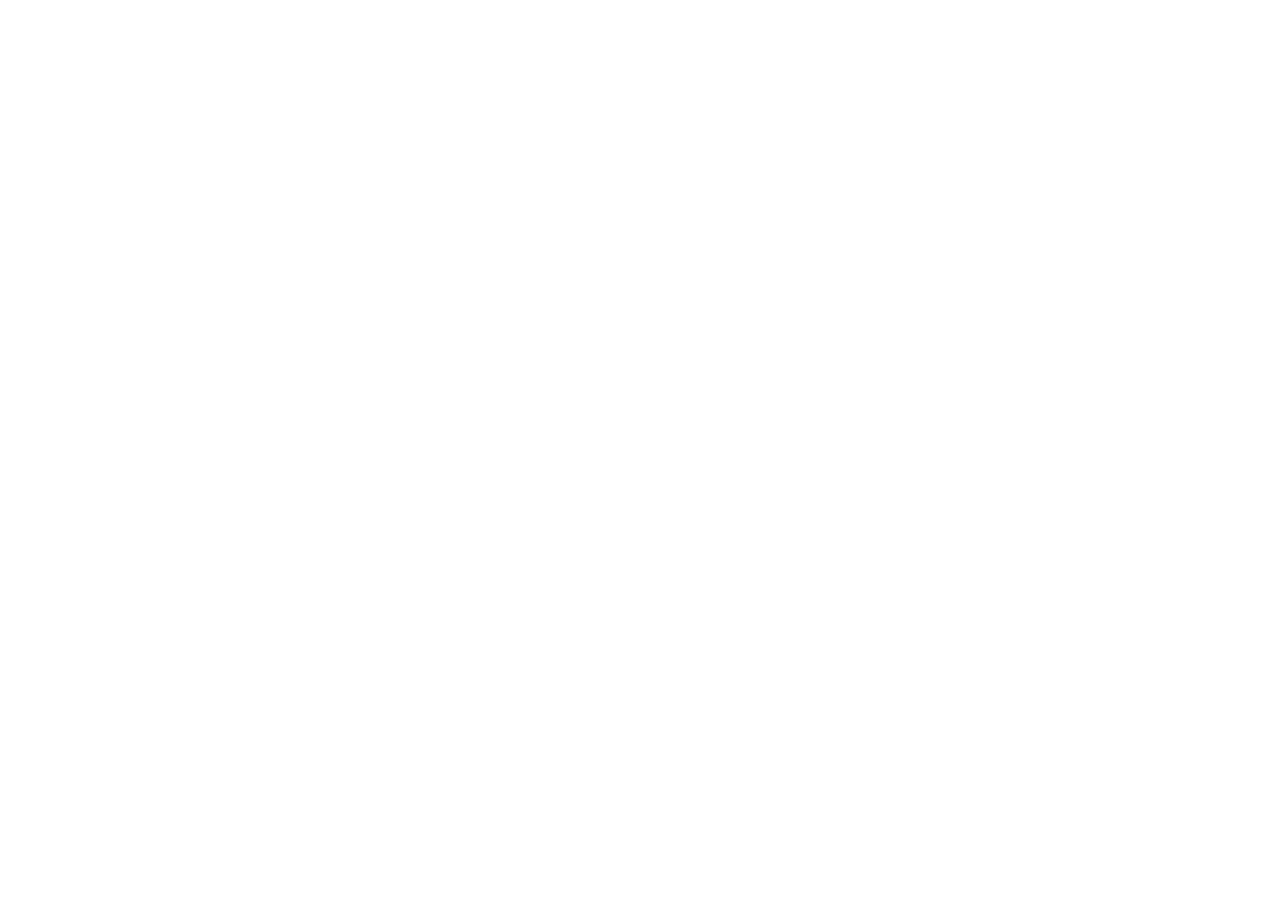
==== index.html @ 6ff61e08 "ok" ====
<!DOCTYPE html>
<html lang="en">
<head>
    <meta charset="UTF-8">
    <meta http-equiv="X-UA-Compatible" content="IE=edge">
    <meta name="viewport" content="width=device-width, initial-scale=1.0">
    <title>Advanced Layout</title>
</head>
<body>
    <header>
        
    </header>

    
</body>
</html>
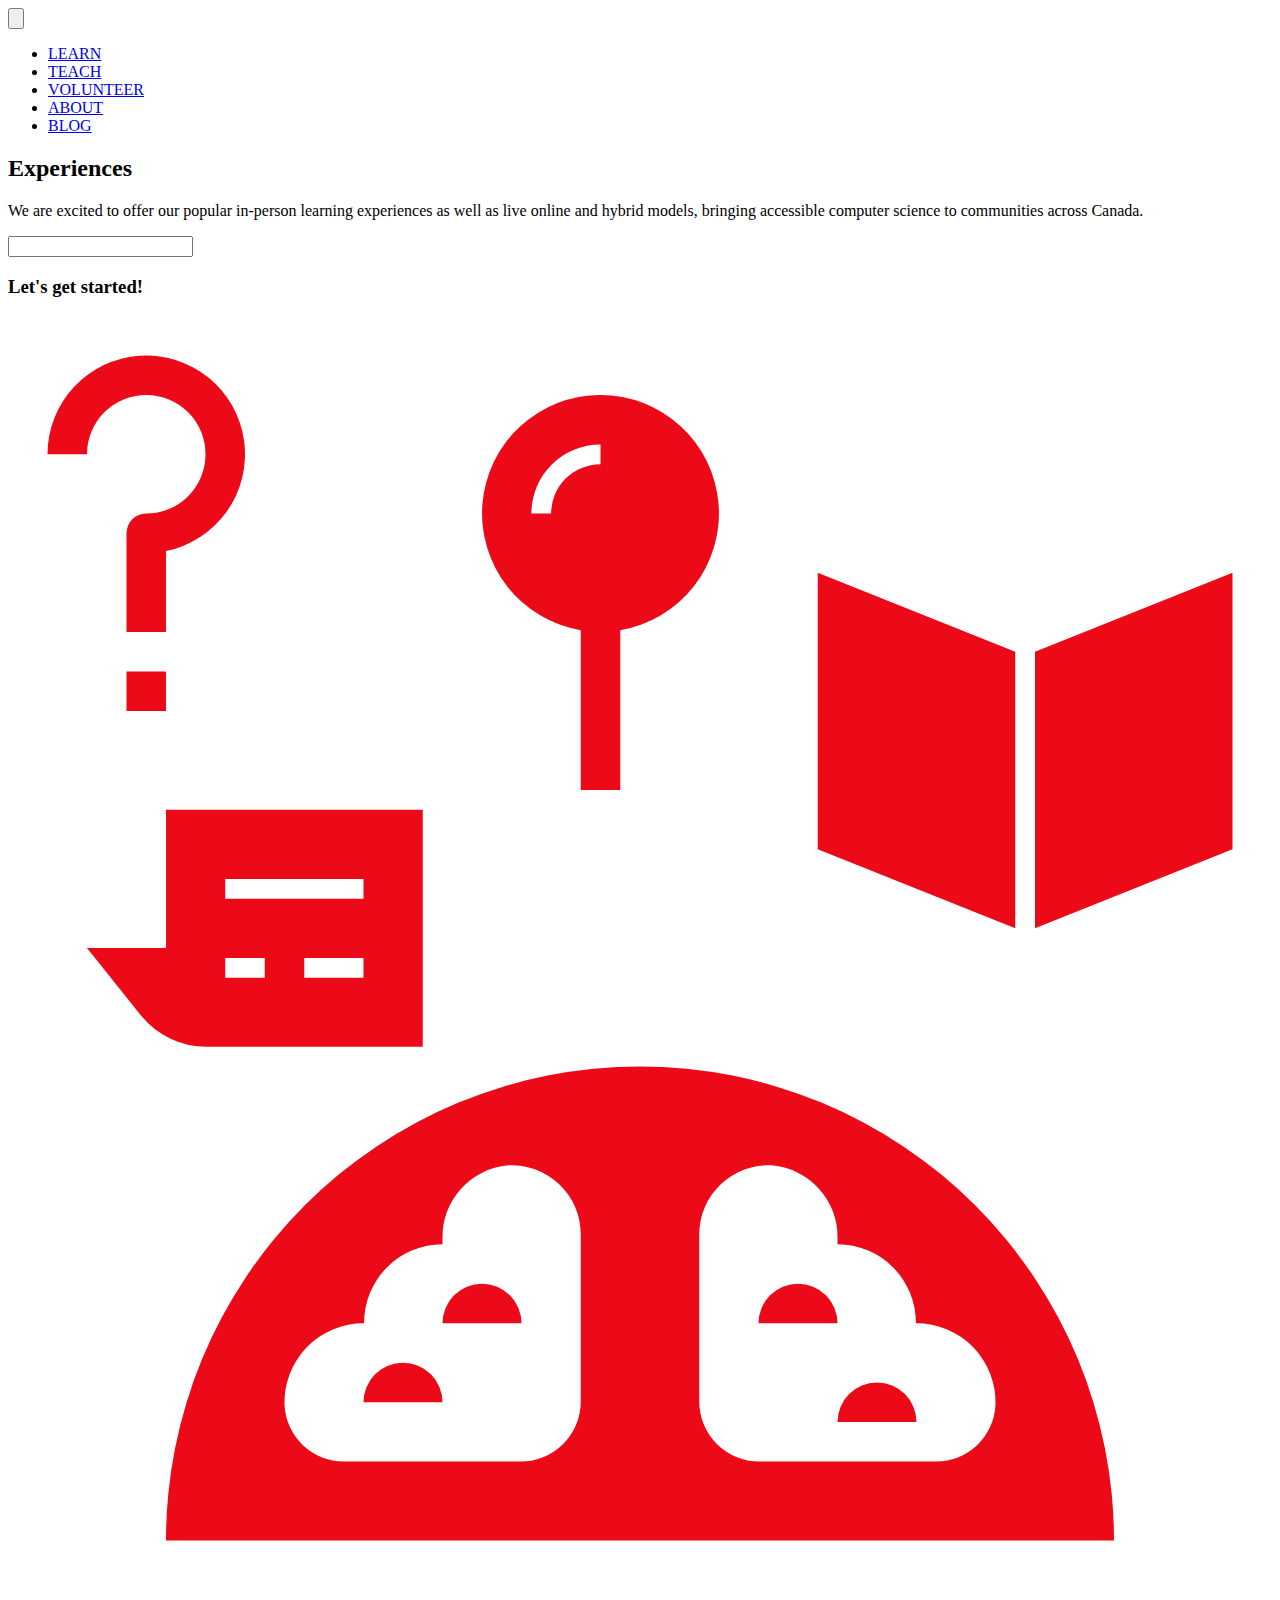
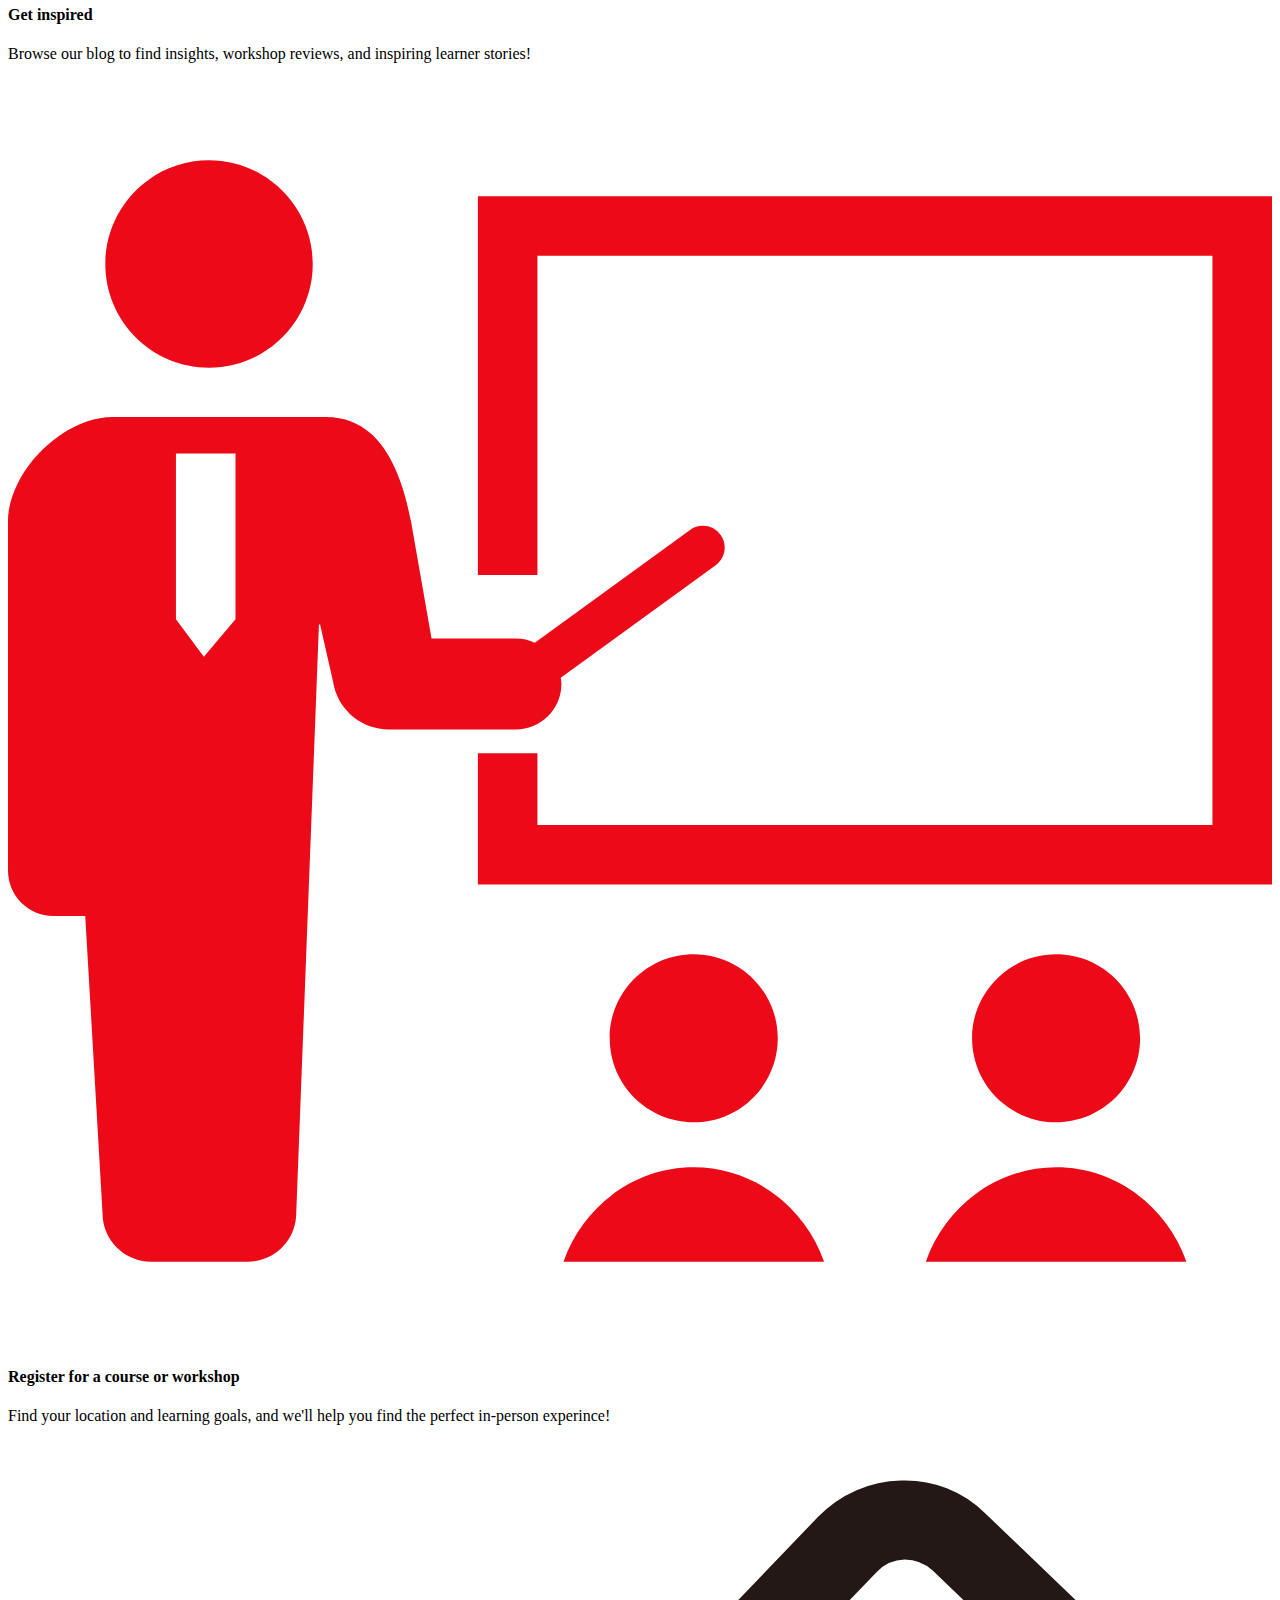
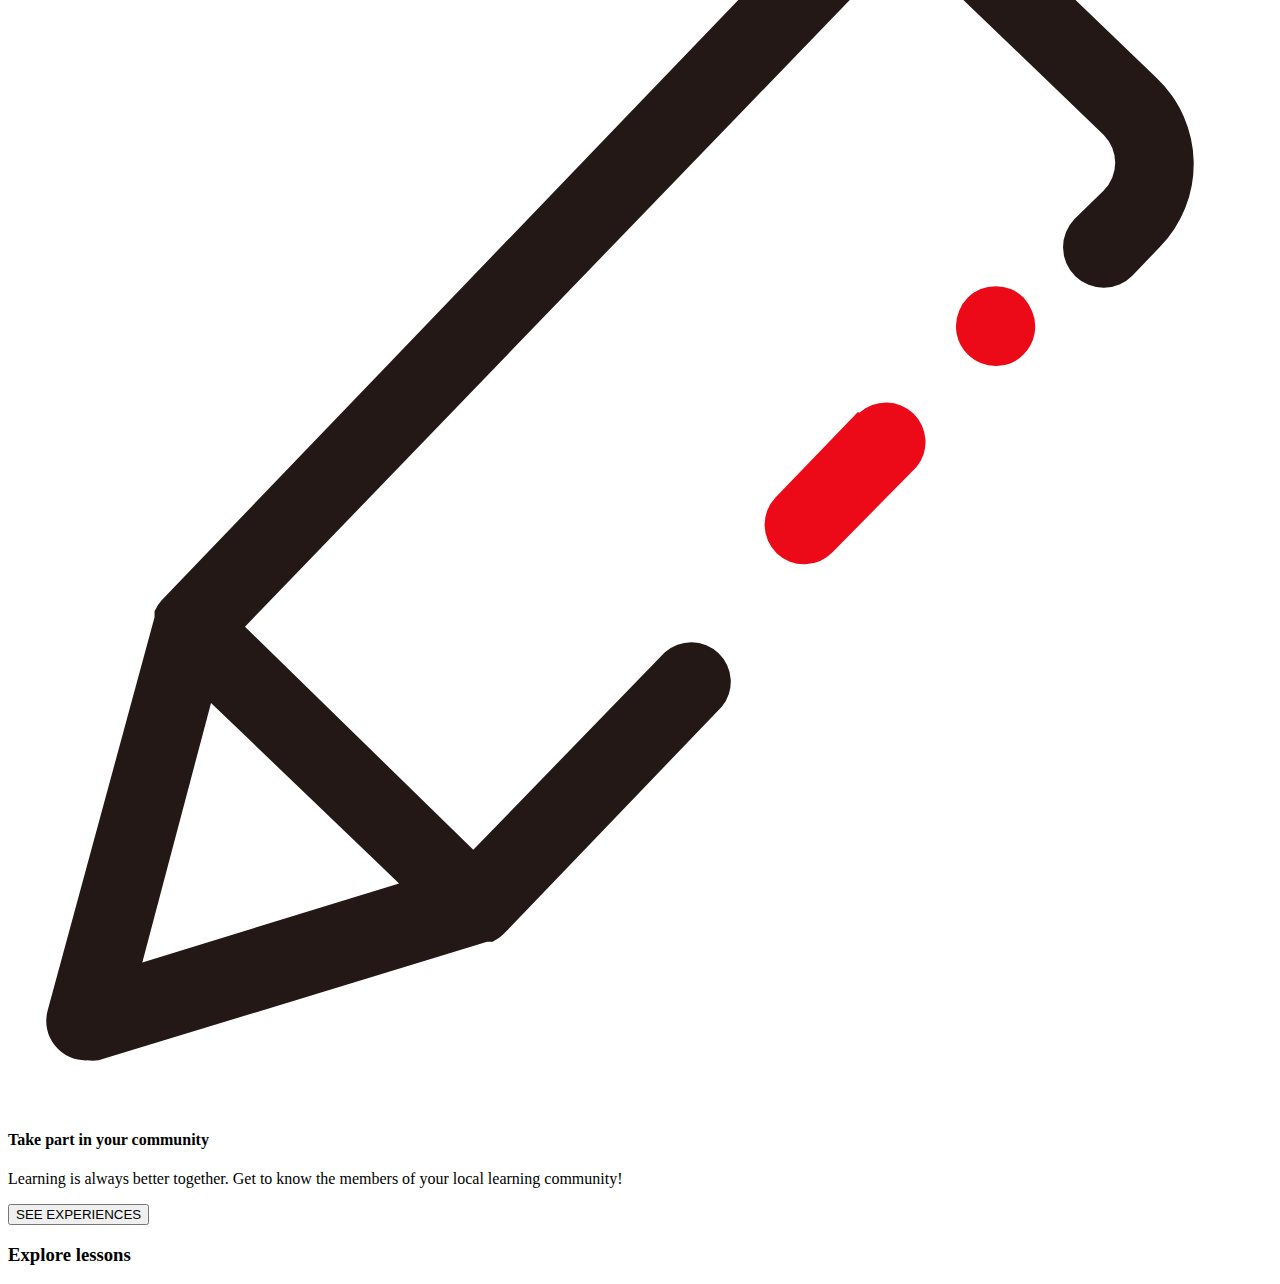
==== commit aa16db54: "on the way" ====
--- a/index.html
+++ b/index.html
@@ -8,8 +8,55 @@
 </head>
 <body>
     <header>
+        <div class="inner-container">
+            <button class="toggle-btn">
+            <svg viewBox="0 0 24 24"><path stroke="#000" stroke-linecap="round" stroke-linejoin="round" stroke-width="2" d="M12 17h7M5 12h14M5 7h14"/></svg>
+        </button>
+        </div>
+
+    <nav>
+        <ul class="menu">
+            <li><a href="#">LEARN</a></li>
+            <li><a href="#">TEACH</a></li>
+            <li><a href="#">VOLUNTEER</a></li>
+            <li><a href="#">ABOUT</a></li>
+            <li><a href="#">BLOG</a></li>
+        </ul>
+    </nav>
+    </header>
+    
+    <main>
+        <section>
+            <h2>Experiences</h2>
+            <p>We are excited to offer our popular in-person learning experiences as well as live online and hybrid models, bringing accessible computer science to communities across Canada.</p>
+            <form action="#" method="get" name="search" role="search">
+                <label class="sr-only" for="search"></label>
+                <input id="search" type="text" placeholder="">
+            </form>
+        </section>
+        <section>
+            <h3>Let's get started!</h3>
+            <svg fill="#ec0a18" data-name="Layer 1" viewBox="0 0 64 64"><path d="M20 53a2 2 0 00-2 2h4a2 2 0 00-2-2zM24 49a2 2 0 00-2 2h4a2 2 0 00-2-2zM40 49a2 2 0 00-2 2h4a2 2 0 00-2-2z"/><path d="M8 62h48a24 24 0 00-48 0zm21-7.044A3.044 3.044 0 0125.956 58h-8.933a3.002 3.002 0 01-3.02-2.833A4 4 0 0118.032 51 3.968 3.968 0 0122 47v-.302a3.634 3.634 0 013.312-3.693A3.5 3.5 0 0129 46.5zm6-8.456a3.5 3.5 0 013.688-3.495A3.634 3.634 0 0142 46.698V47a3.968 3.968 0 013.968 4 4 4 0 014.029 4.167A3.002 3.002 0 0146.977 58h-8.933A3.044 3.044 0 0135 54.956z"/><path d="M46 56a2 2 0 00-4 0zM7 4a3 3 0 010 6 1 1 0 00-1 1v5h2v-4.1A5 5 0 102 7h2a3.003 3.003 0 013-3zM6 18h2v2H6zM51 17l-10-4v14l10 4V17zM52 31l10-4V13l-10 4v14zM6.713 35.392A4.285 4.285 0 0010.06 37H21V25H8v7H4zM18 33.5h-3v-1h3zm-7-5h7v1h-7zm0 4h2v1h-2zM30 4a5.997 5.997 0 00-1 11.91V24h2v-8.09A5.997 5.997 0 0030 4zm0 3.5a2.503 2.503 0 00-2.5 2.5h-1A3.504 3.504 0 0130 6.5z"/></svg>
+            <h4>Get inspired</h4>
+            <p>Browse our blog to find insights, workshop reviews, and inspiring learner stories!</p>
+        </section>
+        <section>
+            <svg viewBox="0 0 512 512"><style>.st0{fill:#ec0a18}</style><path d="M81.44 116.972c23.206 0 42.007-18.817 42.007-42.008 0-23.215-18.801-42.016-42.007-42.016-23.216 0-42.016 18.801-42.016 42.016 0 23.191 18.8 42.008 42.016 42.008zM224.166 245.037c0-.856-.142-1.673-.251-2.498l62.748-45.541c3.942-2.867 4.83-8.411 1.963-12.362a8.897 8.897 0 00-7.17-3.652 8.815 8.815 0 00-5.191 1.689l-62.874 45.636c-2.341-1.068-4.909-1.704-7.65-1.704h-34.178l-8.294-47.222c-4.555-23.811-14.112-42.51-34.468-42.51h-86.3C22.146 136.873 0 159.019 0 179.383v141.203c0 10.178 8.246 18.432 18.424 18.432h12.864l7.005 120.424c0 10.83 8.788 19.61 19.618 19.61h39.228c10.83 0 19.61-8.78 19.61-19.61l9.204-238.53h.463l5.27 23.269c1.744 11.097 11.293 19.28 22.524 19.28h51.534c10.176 0 18.422-8.246 18.422-18.424zm-156.14-26.176v-67.123h24.126v67.123l-12.817 15.118-11.309-15.118z" class="st0"/><path d="M190.326 47.47v153.399h24.126V71.595h273.422v230.536H214.452v-29.018h-24.126v53.143H512V47.47zM311.81 388.597c0-18.801-15.235-34.029-34.028-34.029-18.801 0-34.036 15.228-34.036 34.029 0 18.785 15.235 34.028 34.036 34.028 18.792 0 34.028-15.244 34.028-34.028zM277.781 440.853c-24.259 0-44.866 15.919-52.782 38.199h105.565c-7.916-22.281-28.524-38.199-52.783-38.199zM458.573 388.597c0-18.801-15.235-34.029-34.028-34.029-18.801 0-34.036 15.228-34.036 34.029 0 18.785 15.235 34.028 34.036 34.028 18.793 0 34.028-15.244 34.028-34.028zM424.545 440.853c-24.259 0-44.866 15.919-52.783 38.199h105.565c-7.916-22.281-28.523-38.199-52.782-38.199z" class="st0"/></svg>
+            <h4>Register for a course or workshop</h4>
+            <p>Find your location and learning goals, and we'll help you find the perfect in-person experince!</p>
+        </section>
+        <section>
+            <svg class="icon" viewBox="0 0 1024 1024"><path fill="#231815" d="M930.56 192L792 58.88A91.84 91.84 0 00723.52 32a96 96 0 00-67.2 29.44l-531.84 553.6a32 32 0 00-5.76 8.96v4.8L32 947.84a32 32 0 0032 40 32 32 0 009.28 0l314.88-96h4.48a32 32 0 008.64-6.08l176.96-184.32a32 32 0 00-46.08-44.16l-155.2 160L192 636.48l512-530.56A32 32 0 01726.4 96a33.92 33.92 0 0122.72 8.96l138.56 133.12a32 32 0 010 45.12L864 306.24A32 32 0 00911.04 352l22.08-23.04A96 96 0 00930.56 192zM108.8 908.48l55.68-210.24L316.8 844.48z"/><path fill="#ec0a18" d="M688.32 462.72l-66.56 69.12a32 32 0 1046.4 44.16L736 507.2a32 32 0 00-46.08-44.16zm134.4-92.8a32 32 0 00-45.12 0 32 32 0 00-7.04 10.56A32 32 0 00777.6 416a32 32 0 0022.4 9.28 32 32 0 0012.48-2.24 32 32 0 0010.24-7.04 32 32 0 007.04-34.88 38.4 38.4 0 00-7.04-11.2z"/></svg>
+            <h4>Take part in your community</h4>
+            <p>Learning is always better together. Get to know the members of your local learning community!</p>
+        </section>
+       <button>SEE EXPERIENCES</button>
+       <section>
+        <h3>Explore lessons</h3>
         
-    </header>
+       </section>
+
+    </main>
 
     
 </body>
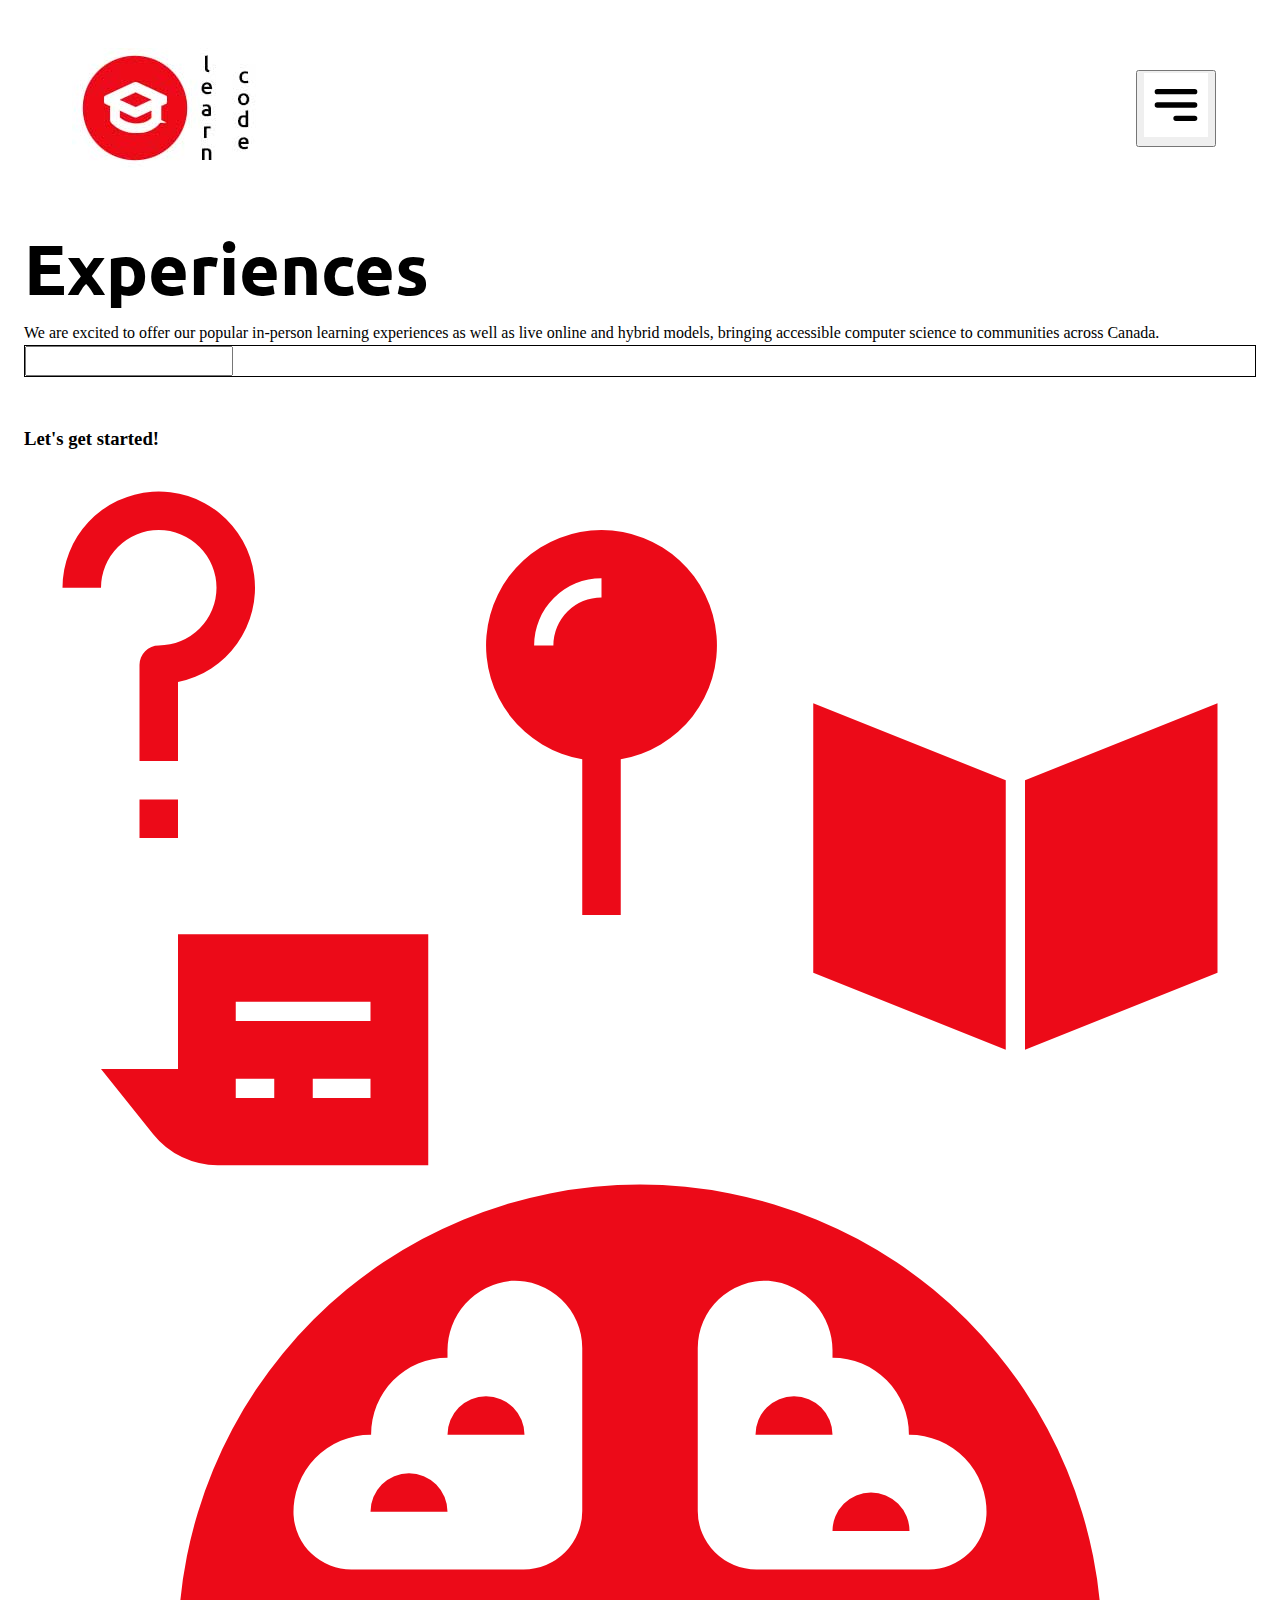
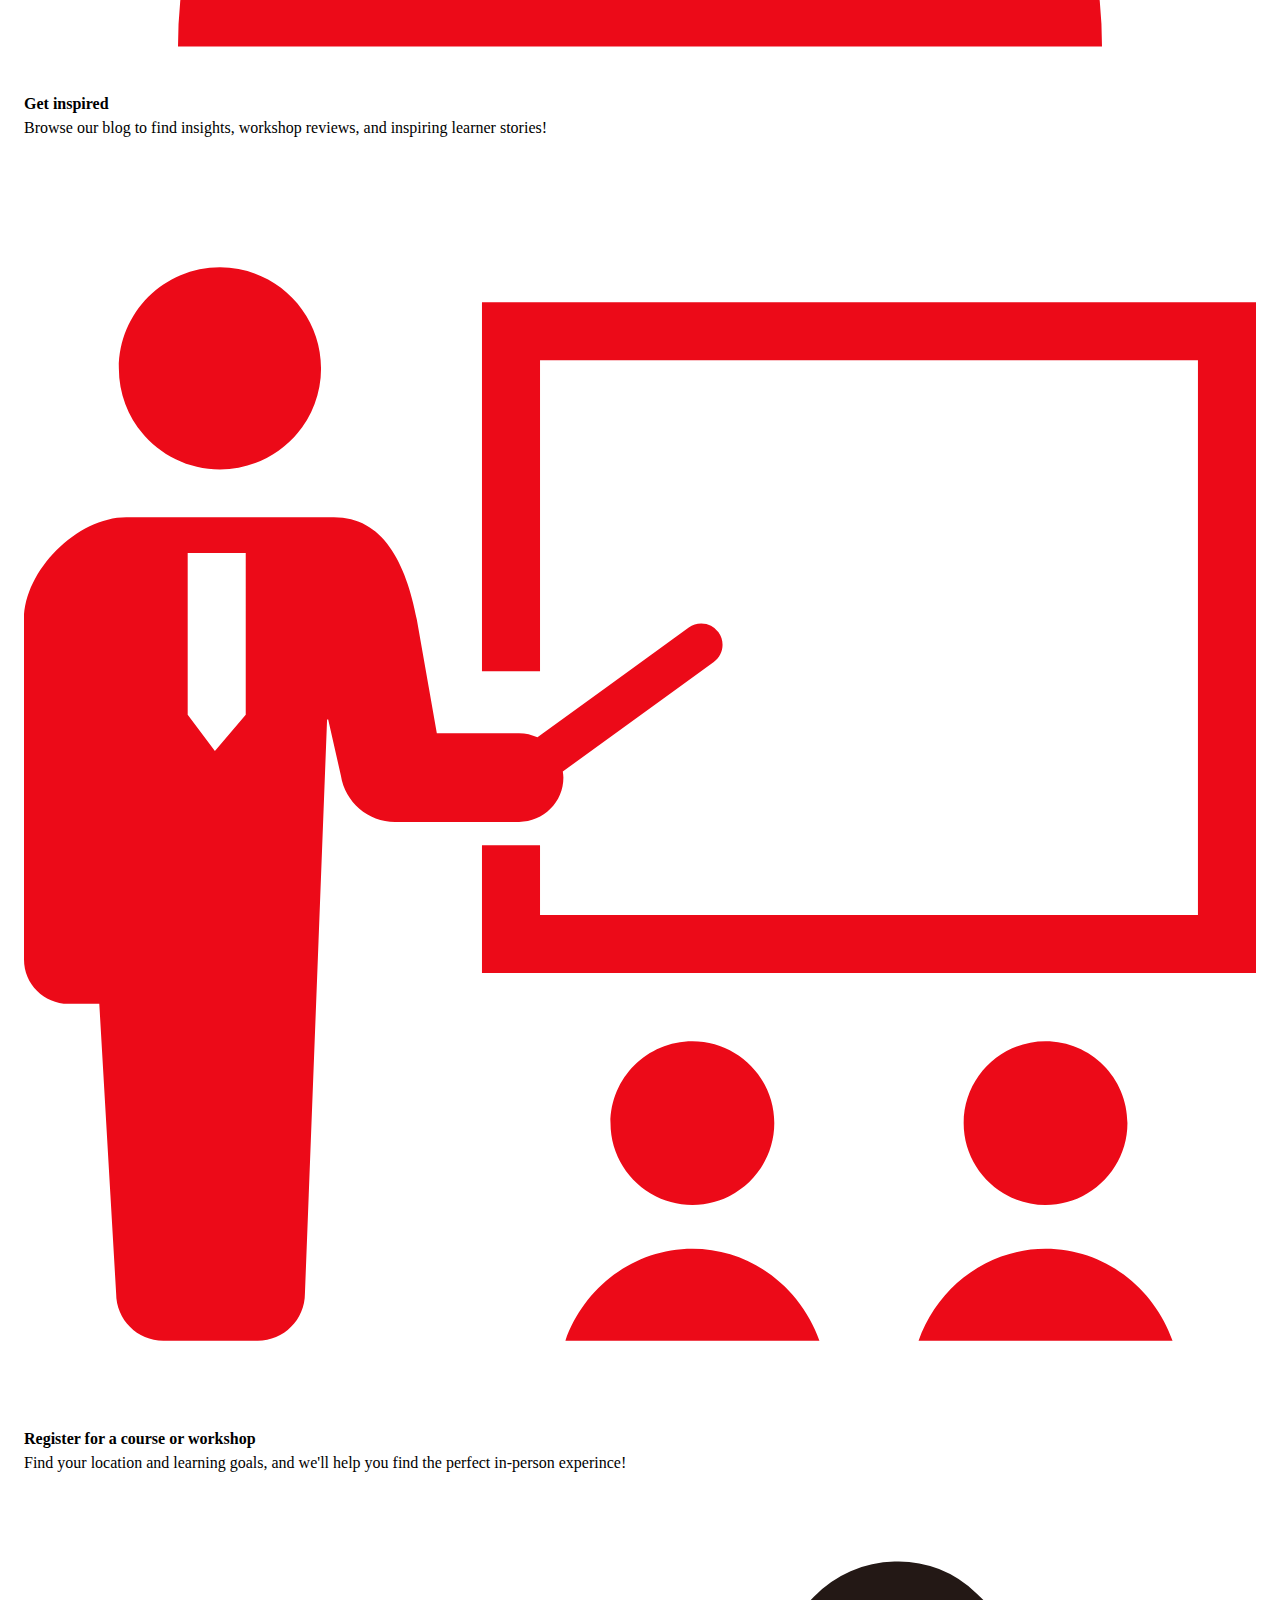
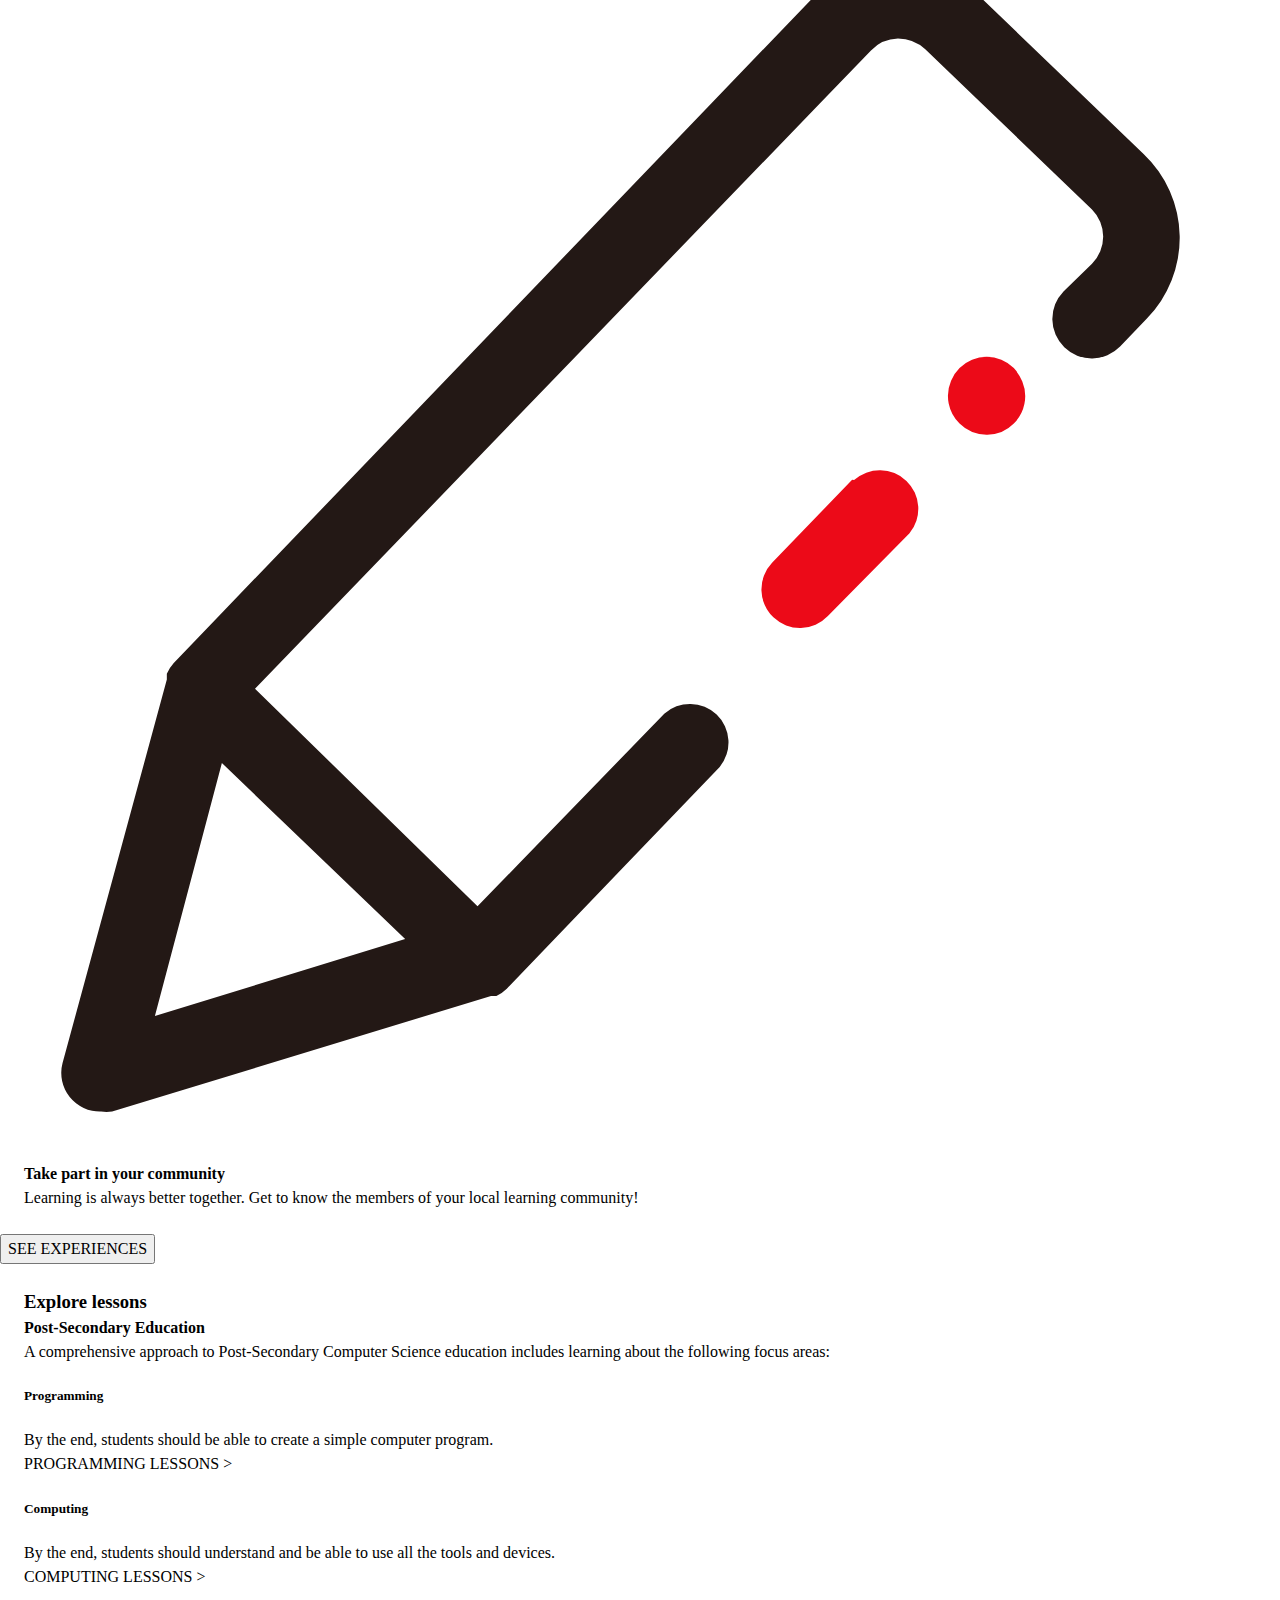
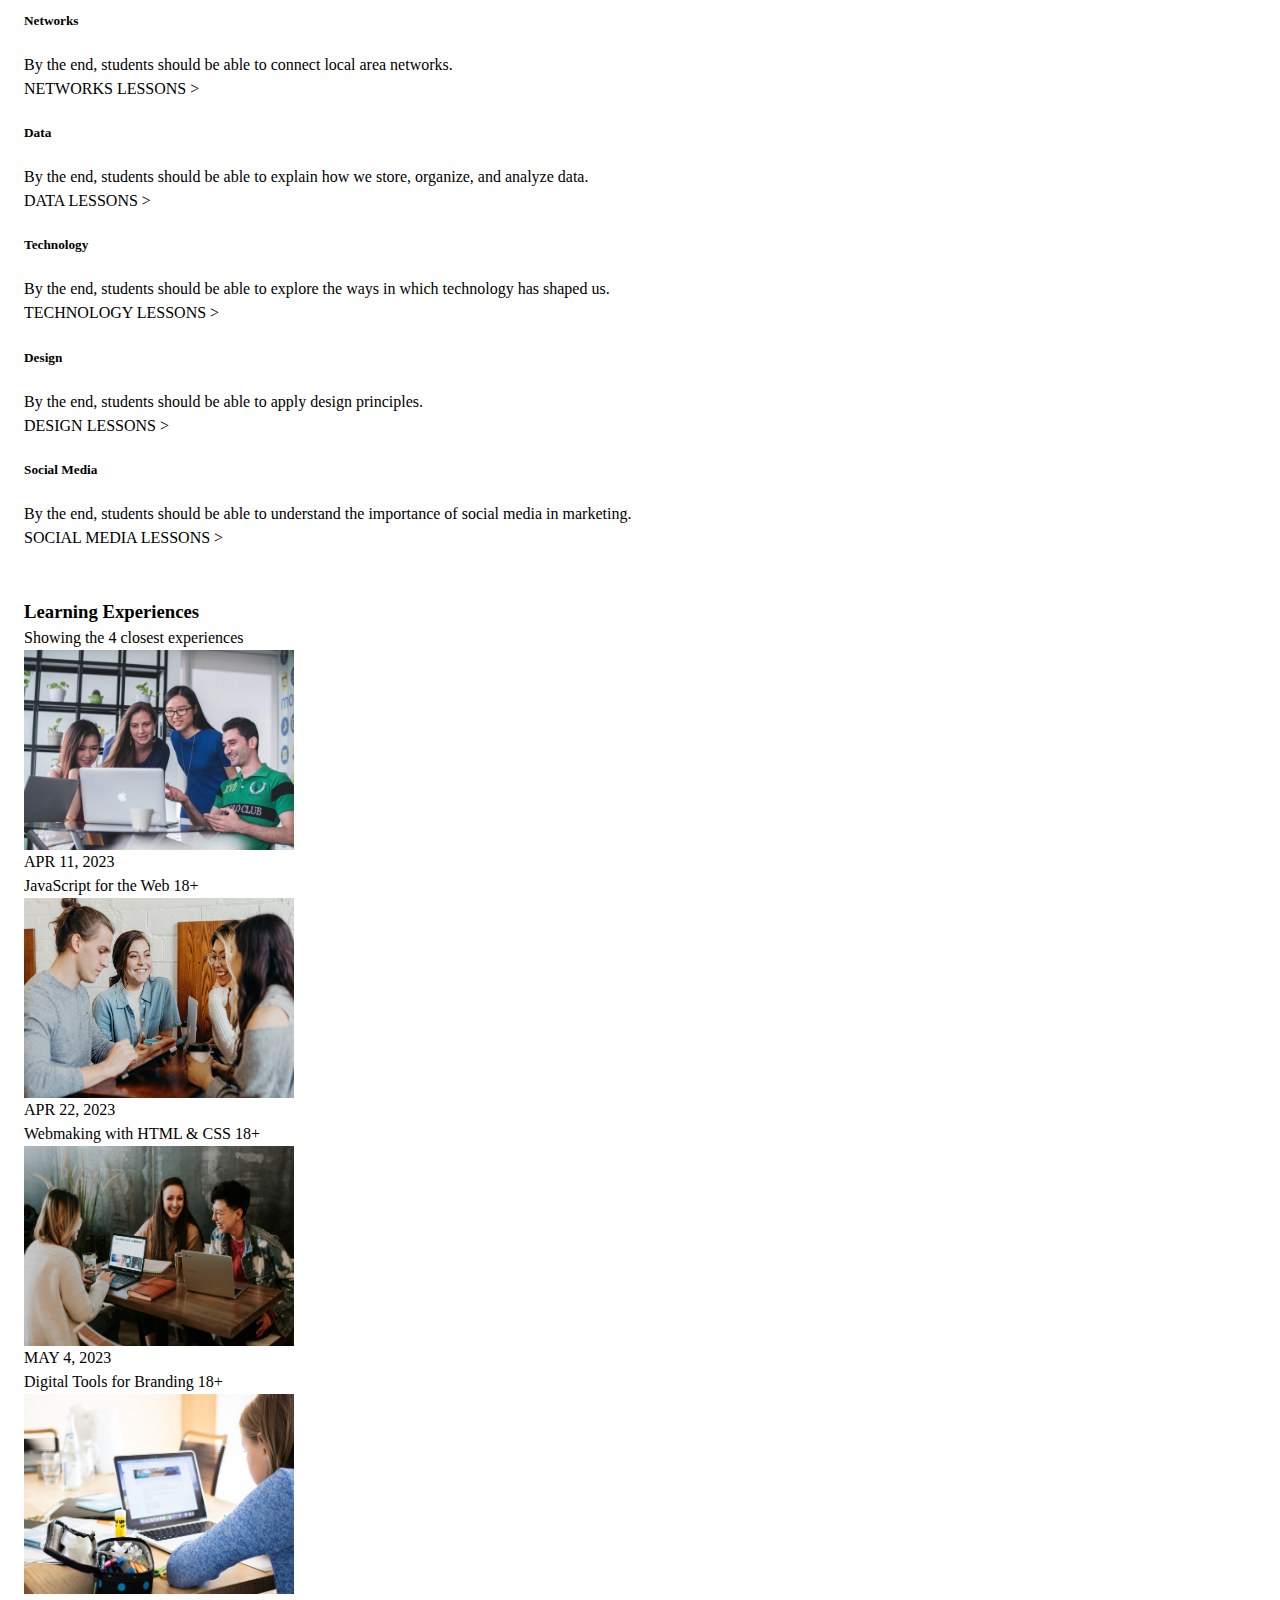
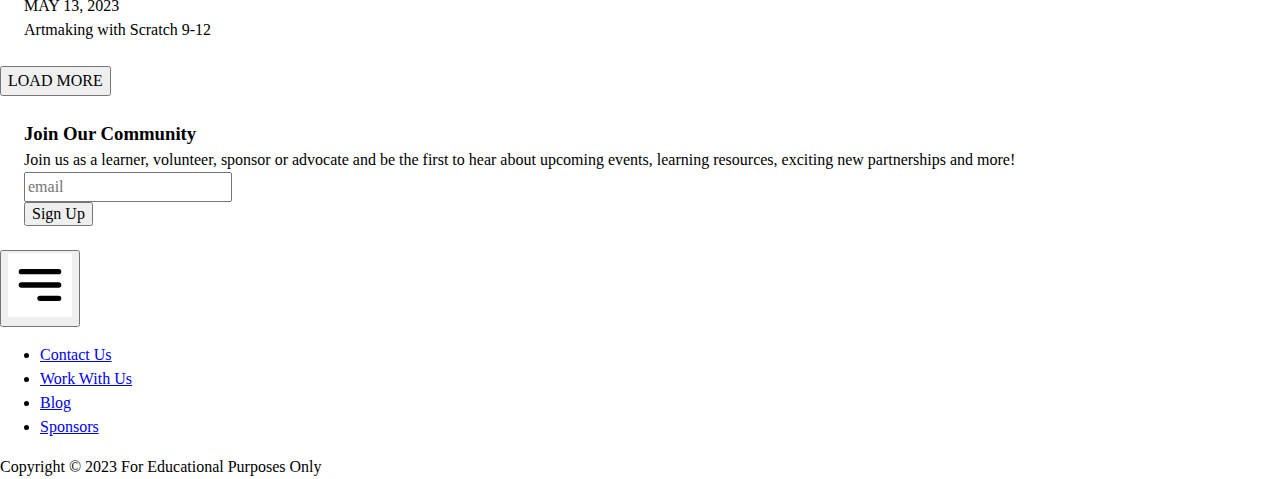
==== commit 6b36db1f: "ok" ====
--- a/index.html
+++ b/index.html
@@ -1,63 +1,206 @@
 <!DOCTYPE html>
 <html lang="en">
+
 <head>
     <meta charset="UTF-8">
     <meta http-equiv="X-UA-Compatible" content="IE=edge">
     <meta name="viewport" content="width=device-width, initial-scale=1.0">
     <title>Advanced Layout</title>
+    <link rel="preconnect" href="https://fonts.googleapis.com">
+    <link rel="preconnect" href="https://fonts.gstatic.com" crossorigin>
+    <link href="https://fonts.googleapis.com/css2?family=Open+Sans&family=Source+Sans+Pro&family=Ubuntu&display=swap" rel="stylesheet">
+    <link rel="stylesheet" href="css/reset.css">
+    <link rel="stylesheet" href="css/styles.css">
 </head>
+
 <body>
     <header>
         <div class="inner-container">
+            <div class="flex-container">
+                <img src="img/logo.jpg" alt="Logo of the program">
             <button class="toggle-btn">
-            <svg viewBox="0 0 24 24"><path stroke="#000" stroke-linecap="round" stroke-linejoin="round" stroke-width="2" d="M12 17h7M5 12h14M5 7h14"/></svg>
-        </button>
+                <svg viewBox="0 0 24 24">
+                    <path stroke="#000" stroke-linecap="round" stroke-linejoin="round" stroke-width="2"
+                        d="M12 17h7M5 12h14M5 7h14" />
+                </svg>
+            </button>
         </div>
 
-    <nav>
-        <ul class="menu">
-            <li><a href="#">LEARN</a></li>
-            <li><a href="#">TEACH</a></li>
-            <li><a href="#">VOLUNTEER</a></li>
-            <li><a href="#">ABOUT</a></li>
-            <li><a href="#">BLOG</a></li>
-        </ul>
-    </nav>
+        <nav>
+            <ul class="menu">
+                <li><a href="#">LEARN</a></li>
+                <li><a href="#">TEACH</a></li>
+                <li><a href="#">VOLUNTEER</a></li>
+                <li><a href="#">ABOUT</a></li>
+                <li><a href="#">BLOG</a></li>
+            </ul>
+        </nav>
+    </div>
     </header>
-    
+
     <main>
         <section>
-            <h2>Experiences</h2>
-            <p>We are excited to offer our popular in-person learning experiences as well as live online and hybrid models, bringing accessible computer science to communities across Canada.</p>
+            <h1>Experiences</h1>
+            <p>We are excited to offer our popular in-person learning experiences as well as live online and hybrid
+                models, bringing accessible computer science to communities across Canada.</p>
             <form action="#" method="get" name="search" role="search">
                 <label class="sr-only" for="search"></label>
-                <input id="search" type="text" placeholder="">
+                <input id="search" type="text">
             </form>
         </section>
         <section>
             <h3>Let's get started!</h3>
-            <svg fill="#ec0a18" data-name="Layer 1" viewBox="0 0 64 64"><path d="M20 53a2 2 0 00-2 2h4a2 2 0 00-2-2zM24 49a2 2 0 00-2 2h4a2 2 0 00-2-2zM40 49a2 2 0 00-2 2h4a2 2 0 00-2-2z"/><path d="M8 62h48a24 24 0 00-48 0zm21-7.044A3.044 3.044 0 0125.956 58h-8.933a3.002 3.002 0 01-3.02-2.833A4 4 0 0118.032 51 3.968 3.968 0 0122 47v-.302a3.634 3.634 0 013.312-3.693A3.5 3.5 0 0129 46.5zm6-8.456a3.5 3.5 0 013.688-3.495A3.634 3.634 0 0142 46.698V47a3.968 3.968 0 013.968 4 4 4 0 014.029 4.167A3.002 3.002 0 0146.977 58h-8.933A3.044 3.044 0 0135 54.956z"/><path d="M46 56a2 2 0 00-4 0zM7 4a3 3 0 010 6 1 1 0 00-1 1v5h2v-4.1A5 5 0 102 7h2a3.003 3.003 0 013-3zM6 18h2v2H6zM51 17l-10-4v14l10 4V17zM52 31l10-4V13l-10 4v14zM6.713 35.392A4.285 4.285 0 0010.06 37H21V25H8v7H4zM18 33.5h-3v-1h3zm-7-5h7v1h-7zm0 4h2v1h-2zM30 4a5.997 5.997 0 00-1 11.91V24h2v-8.09A5.997 5.997 0 0030 4zm0 3.5a2.503 2.503 0 00-2.5 2.5h-1A3.504 3.504 0 0130 6.5z"/></svg>
+            <svg fill="#ec0a18" data-name="Layer 1" viewBox="0 0 64 64">
+                <path
+                    d="M20 53a2 2 0 00-2 2h4a2 2 0 00-2-2zM24 49a2 2 0 00-2 2h4a2 2 0 00-2-2zM40 49a2 2 0 00-2 2h4a2 2 0 00-2-2z" />
+                <path
+                    d="M8 62h48a24 24 0 00-48 0zm21-7.044A3.044 3.044 0 0125.956 58h-8.933a3.002 3.002 0 01-3.02-2.833A4 4 0 0118.032 51 3.968 3.968 0 0122 47v-.302a3.634 3.634 0 013.312-3.693A3.5 3.5 0 0129 46.5zm6-8.456a3.5 3.5 0 013.688-3.495A3.634 3.634 0 0142 46.698V47a3.968 3.968 0 013.968 4 4 4 0 014.029 4.167A3.002 3.002 0 0146.977 58h-8.933A3.044 3.044 0 0135 54.956z" />
+                <path
+                    d="M46 56a2 2 0 00-4 0zM7 4a3 3 0 010 6 1 1 0 00-1 1v5h2v-4.1A5 5 0 102 7h2a3.003 3.003 0 013-3zM6 18h2v2H6zM51 17l-10-4v14l10 4V17zM52 31l10-4V13l-10 4v14zM6.713 35.392A4.285 4.285 0 0010.06 37H21V25H8v7H4zM18 33.5h-3v-1h3zm-7-5h7v1h-7zm0 4h2v1h-2zM30 4a5.997 5.997 0 00-1 11.91V24h2v-8.09A5.997 5.997 0 0030 4zm0 3.5a2.503 2.503 0 00-2.5 2.5h-1A3.504 3.504 0 0130 6.5z" />
+            </svg>
             <h4>Get inspired</h4>
             <p>Browse our blog to find insights, workshop reviews, and inspiring learner stories!</p>
         </section>
         <section>
-            <svg viewBox="0 0 512 512"><style>.st0{fill:#ec0a18}</style><path d="M81.44 116.972c23.206 0 42.007-18.817 42.007-42.008 0-23.215-18.801-42.016-42.007-42.016-23.216 0-42.016 18.801-42.016 42.016 0 23.191 18.8 42.008 42.016 42.008zM224.166 245.037c0-.856-.142-1.673-.251-2.498l62.748-45.541c3.942-2.867 4.83-8.411 1.963-12.362a8.897 8.897 0 00-7.17-3.652 8.815 8.815 0 00-5.191 1.689l-62.874 45.636c-2.341-1.068-4.909-1.704-7.65-1.704h-34.178l-8.294-47.222c-4.555-23.811-14.112-42.51-34.468-42.51h-86.3C22.146 136.873 0 159.019 0 179.383v141.203c0 10.178 8.246 18.432 18.424 18.432h12.864l7.005 120.424c0 10.83 8.788 19.61 19.618 19.61h39.228c10.83 0 19.61-8.78 19.61-19.61l9.204-238.53h.463l5.27 23.269c1.744 11.097 11.293 19.28 22.524 19.28h51.534c10.176 0 18.422-8.246 18.422-18.424zm-156.14-26.176v-67.123h24.126v67.123l-12.817 15.118-11.309-15.118z" class="st0"/><path d="M190.326 47.47v153.399h24.126V71.595h273.422v230.536H214.452v-29.018h-24.126v53.143H512V47.47zM311.81 388.597c0-18.801-15.235-34.029-34.028-34.029-18.801 0-34.036 15.228-34.036 34.029 0 18.785 15.235 34.028 34.036 34.028 18.792 0 34.028-15.244 34.028-34.028zM277.781 440.853c-24.259 0-44.866 15.919-52.782 38.199h105.565c-7.916-22.281-28.524-38.199-52.783-38.199zM458.573 388.597c0-18.801-15.235-34.029-34.028-34.029-18.801 0-34.036 15.228-34.036 34.029 0 18.785 15.235 34.028 34.036 34.028 18.793 0 34.028-15.244 34.028-34.028zM424.545 440.853c-24.259 0-44.866 15.919-52.783 38.199h105.565c-7.916-22.281-28.523-38.199-52.782-38.199z" class="st0"/></svg>
+            <svg viewBox="0 0 512 512">
+                <style>
+                    .st0 {
+                        fill: #ec0a18
+                    }
+                </style>
+                <path
+                    d="M81.44 116.972c23.206 0 42.007-18.817 42.007-42.008 0-23.215-18.801-42.016-42.007-42.016-23.216 0-42.016 18.801-42.016 42.016 0 23.191 18.8 42.008 42.016 42.008zM224.166 245.037c0-.856-.142-1.673-.251-2.498l62.748-45.541c3.942-2.867 4.83-8.411 1.963-12.362a8.897 8.897 0 00-7.17-3.652 8.815 8.815 0 00-5.191 1.689l-62.874 45.636c-2.341-1.068-4.909-1.704-7.65-1.704h-34.178l-8.294-47.222c-4.555-23.811-14.112-42.51-34.468-42.51h-86.3C22.146 136.873 0 159.019 0 179.383v141.203c0 10.178 8.246 18.432 18.424 18.432h12.864l7.005 120.424c0 10.83 8.788 19.61 19.618 19.61h39.228c10.83 0 19.61-8.78 19.61-19.61l9.204-238.53h.463l5.27 23.269c1.744 11.097 11.293 19.28 22.524 19.28h51.534c10.176 0 18.422-8.246 18.422-18.424zm-156.14-26.176v-67.123h24.126v67.123l-12.817 15.118-11.309-15.118z"
+                    class="st0" />
+                <path
+                    d="M190.326 47.47v153.399h24.126V71.595h273.422v230.536H214.452v-29.018h-24.126v53.143H512V47.47zM311.81 388.597c0-18.801-15.235-34.029-34.028-34.029-18.801 0-34.036 15.228-34.036 34.029 0 18.785 15.235 34.028 34.036 34.028 18.792 0 34.028-15.244 34.028-34.028zM277.781 440.853c-24.259 0-44.866 15.919-52.782 38.199h105.565c-7.916-22.281-28.524-38.199-52.783-38.199zM458.573 388.597c0-18.801-15.235-34.029-34.028-34.029-18.801 0-34.036 15.228-34.036 34.029 0 18.785 15.235 34.028 34.036 34.028 18.793 0 34.028-15.244 34.028-34.028zM424.545 440.853c-24.259 0-44.866 15.919-52.783 38.199h105.565c-7.916-22.281-28.523-38.199-52.782-38.199z"
+                    class="st0" />
+            </svg>
             <h4>Register for a course or workshop</h4>
             <p>Find your location and learning goals, and we'll help you find the perfect in-person experince!</p>
         </section>
         <section>
-            <svg class="icon" viewBox="0 0 1024 1024"><path fill="#231815" d="M930.56 192L792 58.88A91.84 91.84 0 00723.52 32a96 96 0 00-67.2 29.44l-531.84 553.6a32 32 0 00-5.76 8.96v4.8L32 947.84a32 32 0 0032 40 32 32 0 009.28 0l314.88-96h4.48a32 32 0 008.64-6.08l176.96-184.32a32 32 0 00-46.08-44.16l-155.2 160L192 636.48l512-530.56A32 32 0 01726.4 96a33.92 33.92 0 0122.72 8.96l138.56 133.12a32 32 0 010 45.12L864 306.24A32 32 0 00911.04 352l22.08-23.04A96 96 0 00930.56 192zM108.8 908.48l55.68-210.24L316.8 844.48z"/><path fill="#ec0a18" d="M688.32 462.72l-66.56 69.12a32 32 0 1046.4 44.16L736 507.2a32 32 0 00-46.08-44.16zm134.4-92.8a32 32 0 00-45.12 0 32 32 0 00-7.04 10.56A32 32 0 00777.6 416a32 32 0 0022.4 9.28 32 32 0 0012.48-2.24 32 32 0 0010.24-7.04 32 32 0 007.04-34.88 38.4 38.4 0 00-7.04-11.2z"/></svg>
+            <svg class="icon" viewBox="0 0 1024 1024">
+                <path fill="#231815"
+                    d="M930.56 192L792 58.88A91.84 91.84 0 00723.52 32a96 96 0 00-67.2 29.44l-531.84 553.6a32 32 0 00-5.76 8.96v4.8L32 947.84a32 32 0 0032 40 32 32 0 009.28 0l314.88-96h4.48a32 32 0 008.64-6.08l176.96-184.32a32 32 0 00-46.08-44.16l-155.2 160L192 636.48l512-530.56A32 32 0 01726.4 96a33.92 33.92 0 0122.72 8.96l138.56 133.12a32 32 0 010 45.12L864 306.24A32 32 0 00911.04 352l22.08-23.04A96 96 0 00930.56 192zM108.8 908.48l55.68-210.24L316.8 844.48z" />
+                <path fill="#ec0a18"
+                    d="M688.32 462.72l-66.56 69.12a32 32 0 1046.4 44.16L736 507.2a32 32 0 00-46.08-44.16zm134.4-92.8a32 32 0 00-45.12 0 32 32 0 00-7.04 10.56A32 32 0 00777.6 416a32 32 0 0022.4 9.28 32 32 0 0012.48-2.24 32 32 0 0010.24-7.04 32 32 0 007.04-34.88 38.4 38.4 0 00-7.04-11.2z" />
+            </svg>
             <h4>Take part in your community</h4>
             <p>Learning is always better together. Get to know the members of your local learning community!</p>
         </section>
-       <button>SEE EXPERIENCES</button>
-       <section>
-        <h3>Explore lessons</h3>
-        
-       </section>
-
+        <button>SEE EXPERIENCES</button>
+        <section>
+            <h3>Explore lessons</h3>
+            <div class="horizontal-row">
+                <div>
+                    <h4>Post-Secondary Education</h4>
+                    <p>A comprehensive approach to Post-Secondary Computer Science education includes learning about the
+                        following focus areas:</p>
+                </div>
+                <div>
+                    <h5>Programming</h5>
+                    <p>By the end, students should be able to create a simple computer program.</p>
+                    PROGRAMMING LESSONS >
+                </div>
+                <div>
+                    <h5>Computing</h5>
+                    <p>By the end, students should understand and be able to use all the tools and devices.</p>
+                    COMPUTING LESSONS >
+                </div>
+                <div>
+                    <h5>Networks</h5>
+                    <p>By the end, students should be able to connect local area networks.</p>
+                    NETWORKS LESSONS >
+                </div>
+                <div>
+                    <h5>Data</h5>
+                    <p>By the end, students should be able to explain how we store, organize, and analyze data.</p>
+                    DATA LESSONS >
+                </div>
+                <div>
+                    <h5>Technology</h5>
+                    <p>By the end, students should be able to explore the ways in which technology has shaped us.</p>
+                    TECHNOLOGY LESSONS >
+                </div>
+                <div>
+                    <h5>Design</h5>
+                    <p>By the end, students should be able to apply design principles.</p>
+                    DESIGN LESSONS >
+                </div>
+                <div>
+                    <h5>Social Media</h5>
+                    <p>By the end, students should be able to understand the importance of social media in marketing.
+                    </p>
+                    SOCIAL MEDIA LESSONS >
+                </div>
+            </div>
+        </section>
+
+        <section>
+            <h3>Learning Experiences</h3>
+            <p>Showing the 4 closest experiences</p>
+            <div class="card">
+
+                <img src="img/image-2.jpg" alt="Students learning together" width="270" height="200">
+                <p>APR 11, 2023</p>
+                <P>JavaScript for the Web 18+</P>
+
+            </div>
+            <div class="card">
+
+                <img src="img/image-1.jpg" alt="Students having conversation" width="270" height="200">
+                <p>APR 22, 2023</p>
+                <p>Webmaking with HTML & CSS 18+</p>
+            </div>
+            <div class="card">
+
+                <img src="img/image-4.jpg" alt="Students in the lounge laughing" width="270" height="200">
+                <p>MAY 4, 2023</p>
+                <p>Digital Tools for Branding 18+</p>
+            </div>
+            <div class="card">
+
+                <img src="img/image-3.jpg" alt="Student studying in the class" width="270" height="200">
+                <p>MAY 13, 2023</p>
+                <p>Artmaking with Scratch 9-12</p>
+            </div>
+        </section>
+        <button>LOAD MORE</button>
+        <section class="newsletter">
+            <h3>Join Our Community</h3>
+            <p>Join us as a learner, volunteer, sponsor or advocate and be the first to hear about upcoming events,
+                learning resources, exciting new partnerships and more!</p>
+            <div>
+                <label class="sr-only" for="email"></label>
+                <input id="email" type="text" placeholder="email" required>
+            </div>
+            <div>
+                <input type="submit" value="Sign Up">
+            </div>
+        </section>
     </main>
 
-    
+    <footer>
+        <div>
+            <button class="toggle-btn">
+                <svg viewBox="0 0 24 24">
+                    <path stroke="#000" stroke-linecap="round" stroke-linejoin="round" stroke-width="2"
+                        d="M12 17h7M5 12h14M5 7h14" />
+                </svg>
+            </button>
+            <ul>
+                <li><a href="#">Contact Us</a></li>
+                <li><a href="#">Work With Us</a></li>
+                <li><a href="#">Blog</a></li>
+                <li><a href="#">Sponsors</a></li>
+            </ul>
+        </div>
+        <div>
+            <p>Copyright © 2023 For Educational Purposes Only</p>
+        </div>
+    </footer>
+
+
 </body>
+
 </html>--- a/css/styles.css
+++ b/css/styles.css
@@ -0,0 +1,102 @@
+
+:root {
+    --red: #ec0a18;
+    --dk-green: #0e7e79;
+    --off-white: #f7f7f6;
+    --white: #ffffff;
+    --lt-grey: #edf0f2;
+}
+
+body {
+    background-color: var(--white);
+   /* font-family: 'Open Sans', sans-serif;
+    font-family: 'Source Sans Pro', sans-serif;
+    font-family: 'Ubuntu', sans-serif;*/
+    
+}
+
+.inner-container {
+    padding: 1.5rem;
+    margin-left: 0.5rem;
+
+    
+}
+
+.flex-container {
+    display: flex;
+    align-items: center;
+    justify-content: space-between;
+    padding: 0 2.5rem;
+    margin-top: 1.5rem;
+}
+
+
+
+/************* *Header* *********/
+
+header {
+    background-color:
+
+  
+}
+
+header a {
+    text-decoration: none;
+    display: block;
+    
+}
+
+.menu a:hover,
+.menu a:active {
+    background-color: #f7f7f6;
+    border-radius: 6px;
+}
+
+.menu li {
+    font-family: 'Ubuntu', sans-serif;
+    font-weight: bold;
+    size: 18px;
+    line-height: 40px;
+    text-align: left;
+}
+
+.menu li > hr.solid {
+    border-top: 3px solid #bbb;
+}
+
+header nav {
+    max-height: 0;
+    overflow: hidden;
+    transition: max-height 1s ease-in-out;
+    position: absolute;
+    top: 8.5rem;
+    left: 0;
+    width: 100vw;
+    background-color: var(--lt-grey);
+
+}
+
+
+
+.toggle-btn svg {
+    width: 4rem;
+    background-color: #ffffff;
+    border: none;
+
+}
+
+h1 {
+    font-family: 'Ubuntu', sans-serif;
+    font-size: 70px;
+    font-weight: bold;
+}
+
+section {
+    padding: 1.5rem;
+}
+
+
+/************* form ************/
+section form {
+    border: 1px solid black;
+}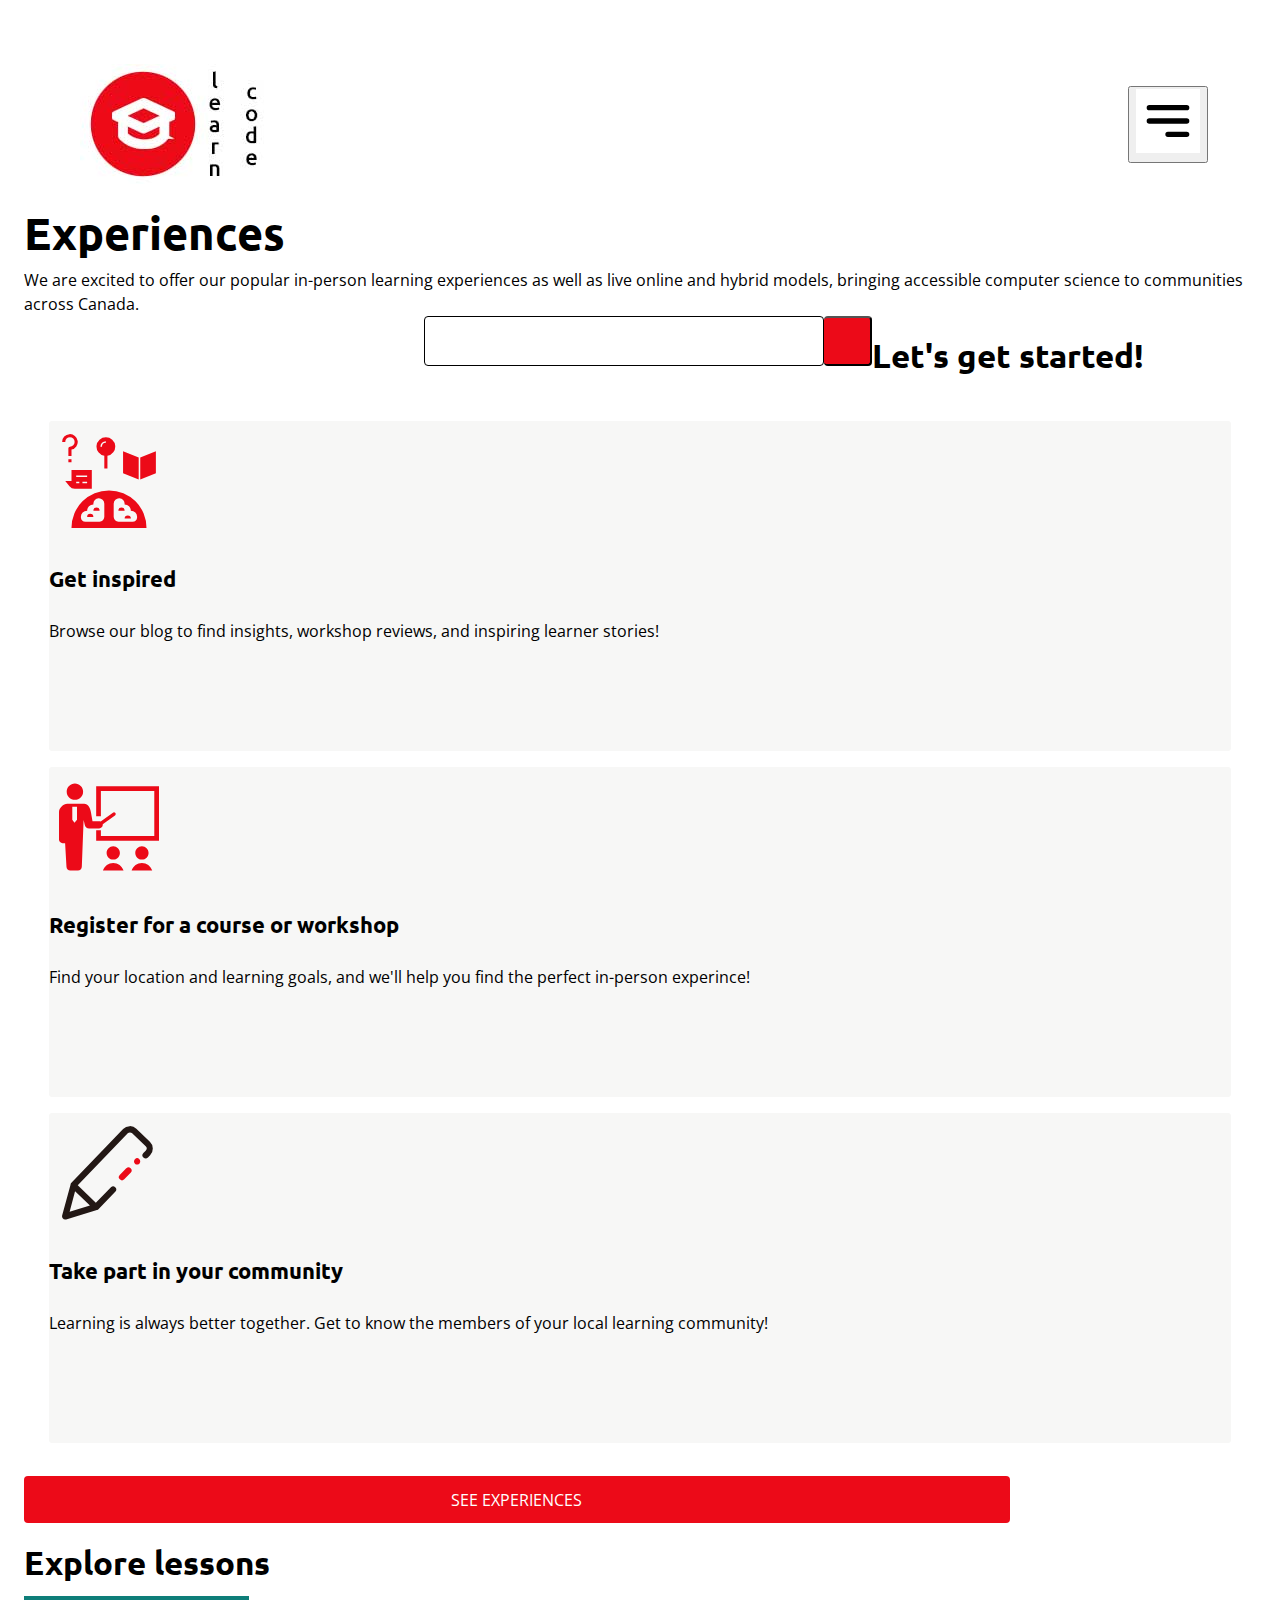
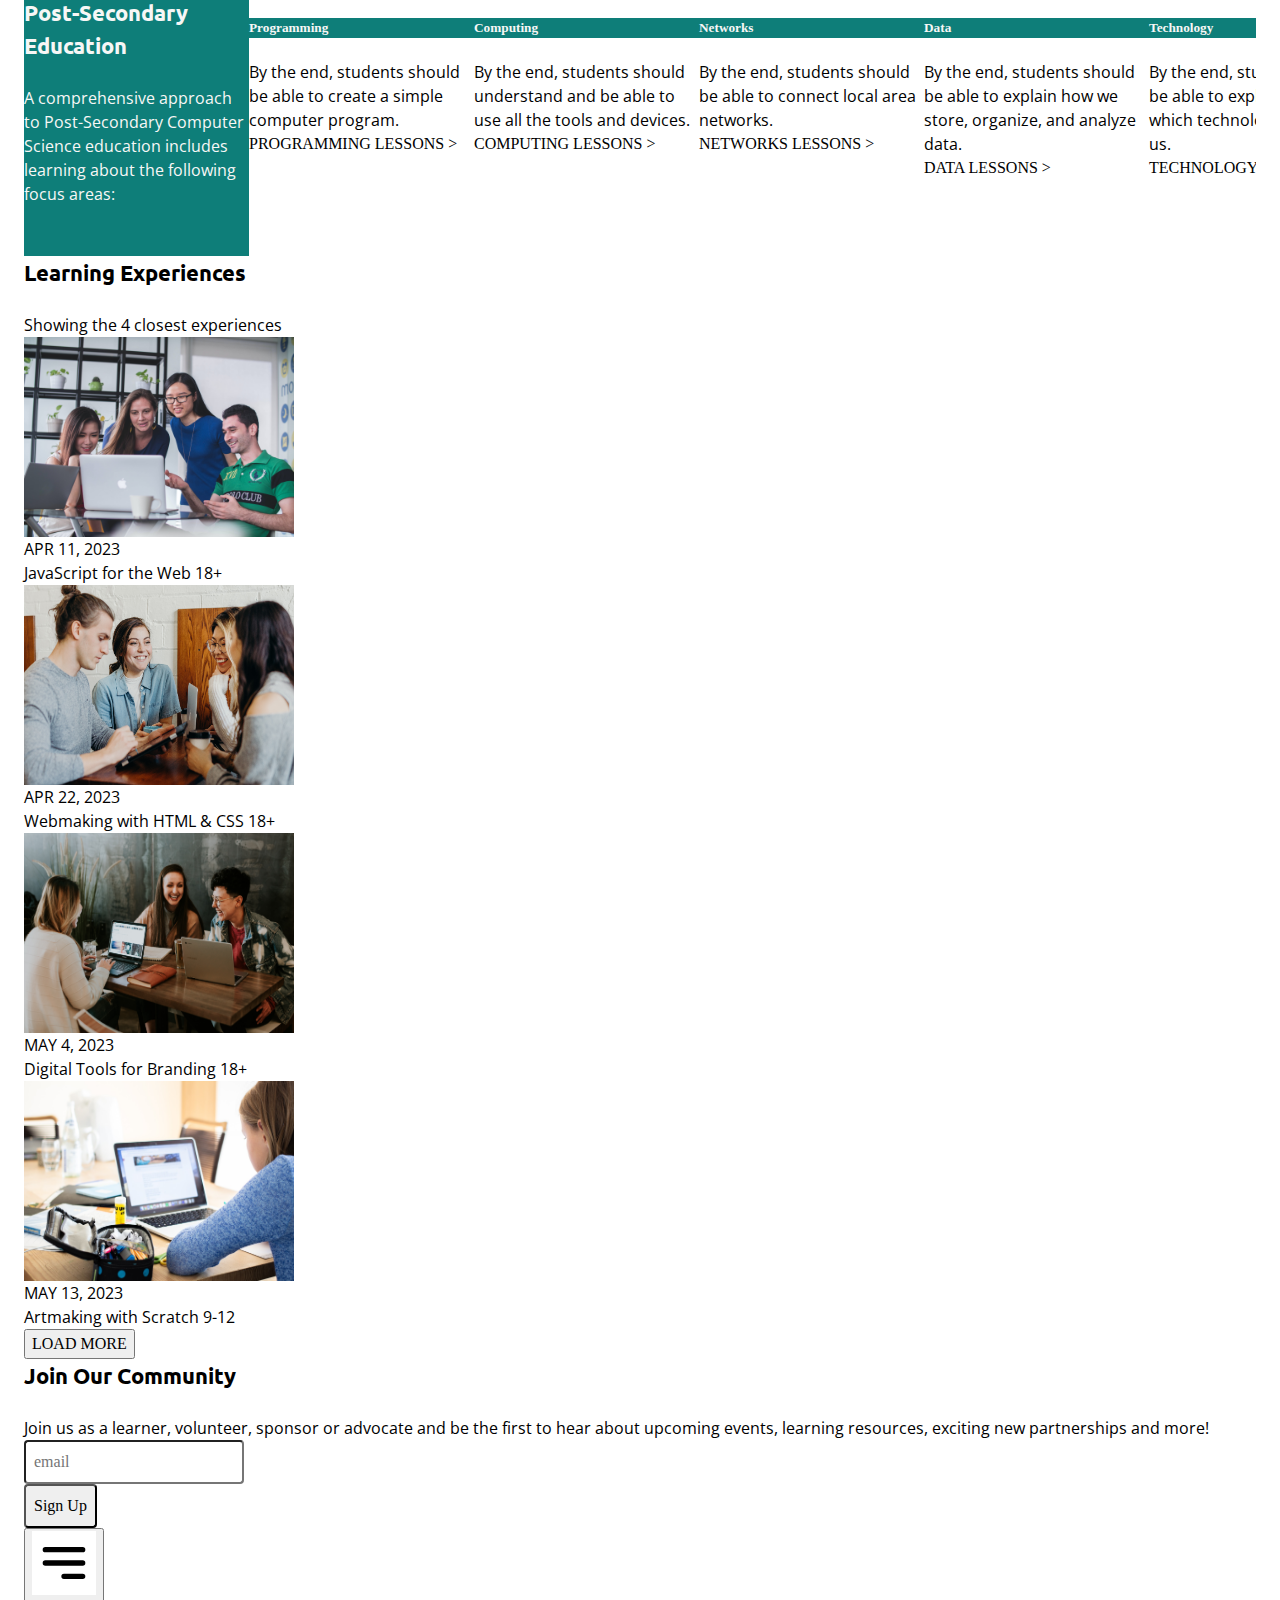
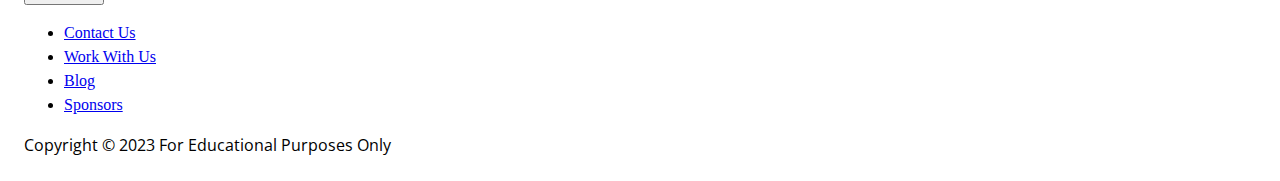
==== commit bd3311ed: "ok" ====
--- a/index.html
+++ b/index.html
@@ -43,14 +43,19 @@
             <h1>Experiences</h1>
             <p>We are excited to offer our popular in-person learning experiences as well as live online and hybrid
                 models, bringing accessible computer science to communities across Canada.</p>
-            <form action="#" method="get" name="search" role="search">
-                <label class="sr-only" for="search"></label>
-                <input id="search" type="text">
-            </form>
-        </section>
-        <section>
-            <h3>Let's get started!</h3>
-            <svg fill="#ec0a18" data-name="Layer 1" viewBox="0 0 64 64">
+            <div class="search">
+            <form>
+            <input type="search" name="search" placeholder="">
+            <button type="submit"></button>
+        </form>
+    </div>   
+    </section> 
+    <section>
+        <h2>Let's get started!</h2>
+        <div>
+        <div class="icon-card">
+            <div class="flex-card">
+           <svg fill="#ec0a18" data-name="Layer 1" viewBox="0 0 64 64">
                 <path
                     d="M20 53a2 2 0 00-2 2h4a2 2 0 00-2-2zM24 49a2 2 0 00-2 2h4a2 2 0 00-2-2zM40 49a2 2 0 00-2 2h4a2 2 0 00-2-2z" />
                 <path
@@ -58,10 +63,10 @@
                 <path
                     d="M46 56a2 2 0 00-4 0zM7 4a3 3 0 010 6 1 1 0 00-1 1v5h2v-4.1A5 5 0 102 7h2a3.003 3.003 0 013-3zM6 18h2v2H6zM51 17l-10-4v14l10 4V17zM52 31l10-4V13l-10 4v14zM6.713 35.392A4.285 4.285 0 0010.06 37H21V25H8v7H4zM18 33.5h-3v-1h3zm-7-5h7v1h-7zm0 4h2v1h-2zM30 4a5.997 5.997 0 00-1 11.91V24h2v-8.09A5.997 5.997 0 0030 4zm0 3.5a2.503 2.503 0 00-2.5 2.5h-1A3.504 3.504 0 0130 6.5z" />
             </svg>
-            <h4>Get inspired</h4>
+            <h3>Get inspired</h3>
             <p>Browse our blog to find insights, workshop reviews, and inspiring learner stories!</p>
-        </section>
-        <section>
+        </div>
+        <div class="flex-card">
             <svg viewBox="0 0 512 512">
                 <style>
                     .st0 {
@@ -75,59 +80,63 @@
                     d="M190.326 47.47v153.399h24.126V71.595h273.422v230.536H214.452v-29.018h-24.126v53.143H512V47.47zM311.81 388.597c0-18.801-15.235-34.029-34.028-34.029-18.801 0-34.036 15.228-34.036 34.029 0 18.785 15.235 34.028 34.036 34.028 18.792 0 34.028-15.244 34.028-34.028zM277.781 440.853c-24.259 0-44.866 15.919-52.782 38.199h105.565c-7.916-22.281-28.524-38.199-52.783-38.199zM458.573 388.597c0-18.801-15.235-34.029-34.028-34.029-18.801 0-34.036 15.228-34.036 34.029 0 18.785 15.235 34.028 34.036 34.028 18.793 0 34.028-15.244 34.028-34.028zM424.545 440.853c-24.259 0-44.866 15.919-52.783 38.199h105.565c-7.916-22.281-28.523-38.199-52.782-38.199z"
                     class="st0" />
             </svg>
-            <h4>Register for a course or workshop</h4>
+            <h3>Register for a course or workshop</h3>
             <p>Find your location and learning goals, and we'll help you find the perfect in-person experince!</p>
-        </section>
-        <section>
+        </div>
+        <div class="flex-card">
             <svg class="icon" viewBox="0 0 1024 1024">
                 <path fill="#231815"
                     d="M930.56 192L792 58.88A91.84 91.84 0 00723.52 32a96 96 0 00-67.2 29.44l-531.84 553.6a32 32 0 00-5.76 8.96v4.8L32 947.84a32 32 0 0032 40 32 32 0 009.28 0l314.88-96h4.48a32 32 0 008.64-6.08l176.96-184.32a32 32 0 00-46.08-44.16l-155.2 160L192 636.48l512-530.56A32 32 0 01726.4 96a33.92 33.92 0 0122.72 8.96l138.56 133.12a32 32 0 010 45.12L864 306.24A32 32 0 00911.04 352l22.08-23.04A96 96 0 00930.56 192zM108.8 908.48l55.68-210.24L316.8 844.48z" />
                 <path fill="#ec0a18"
                     d="M688.32 462.72l-66.56 69.12a32 32 0 1046.4 44.16L736 507.2a32 32 0 00-46.08-44.16zm134.4-92.8a32 32 0 00-45.12 0 32 32 0 00-7.04 10.56A32 32 0 00777.6 416a32 32 0 0022.4 9.28 32 32 0 0012.48-2.24 32 32 0 0010.24-7.04 32 32 0 007.04-34.88 38.4 38.4 0 00-7.04-11.2z" />
             </svg>
-            <h4>Take part in your community</h4>
+            <h3>Take part in your community</h3>
             <p>Learning is always better together. Get to know the members of your local learning community!</p>
-        </section>
-        <button>SEE EXPERIENCES</button>
+        </div>
+    </div>
+    </section>
+</div>
+        <button class="submit-btn"><p>SEE EXPERIENCES</p></button>
         <section>
-            <h3>Explore lessons</h3>
-            <div class="horizontal-row">
-                <div>
-                    <h4>Post-Secondary Education</h4>
+            <h2>Explore lessons</h2>
+            <div>
+            <div class="horizontal-content">
+                <div class="flex-items first">
+                    <h3>Post-Secondary Education</h3>
                     <p>A comprehensive approach to Post-Secondary Computer Science education includes learning about the
                         following focus areas:</p>
                 </div>
-                <div>
+                <div class="flex-items">
                     <h5>Programming</h5>
                     <p>By the end, students should be able to create a simple computer program.</p>
                     PROGRAMMING LESSONS >
                 </div>
-                <div>
+                <div class="flex-items">
                     <h5>Computing</h5>
                     <p>By the end, students should understand and be able to use all the tools and devices.</p>
                     COMPUTING LESSONS >
                 </div>
-                <div>
+                <div class="flex-items">
                     <h5>Networks</h5>
                     <p>By the end, students should be able to connect local area networks.</p>
                     NETWORKS LESSONS >
                 </div>
-                <div>
+                <div class="flex-items">
                     <h5>Data</h5>
                     <p>By the end, students should be able to explain how we store, organize, and analyze data.</p>
                     DATA LESSONS >
                 </div>
-                <div>
+                <div class="flex-items">
                     <h5>Technology</h5>
                     <p>By the end, students should be able to explore the ways in which technology has shaped us.</p>
                     TECHNOLOGY LESSONS >
                 </div>
-                <div>
+                <div class="flex-items">
                     <h5>Design</h5>
                     <p>By the end, students should be able to apply design principles.</p>
                     DESIGN LESSONS >
                 </div>
-                <div>
+                <div class="flex-items">
                     <h5>Social Media</h5>
                     <p>By the end, students should be able to understand the importance of social media in marketing.
                     </p>
@@ -135,6 +144,7 @@
                 </div>
             </div>
         </section>
+    </div>
 
         <section>
             <h3>Learning Experiences</h3>
--- a/css/styles.css
+++ b/css/styles.css
@@ -16,7 +16,7 @@
 }
 
 .inner-container {
-    padding: 1.5rem;
+    padding: 1rem;
     margin-left: 0.5rem;
 
     
@@ -26,7 +26,7 @@
     display: flex;
     align-items: center;
     justify-content: space-between;
-    padding: 0 2.5rem;
+    padding: 0 2rem;
     margin-top: 1.5rem;
 }
 
@@ -87,16 +87,132 @@
 
 h1 {
     font-family: 'Ubuntu', sans-serif;
-    font-size: 70px;
-    font-weight: bold;
-}
-
-section {
+    font-size: 45px;
+    font-weight: bold;
+}
+
+h2 {
+    font-family: 'Ubuntu', sans-serif;
+    font-size: 33px;
+    font-weight: bold;
+    padding: 0 0 0.5rem;
+    margin-top: 15px;
+    
+}
+
+h3 {
+    font-family: 'Ubuntu', sans-serif;
+    font-size: 22px;
+    font-weight: bold;
+    padding: 0 0 1.5rem;
+}
+
+h4 {
+    font-family: 'Ubuntu', sans-serif;
+    font-size: 22px;
+    font-weight: medium;
+    font-color: 
+}
+
+p {
+    font-family: 'Open Sans', sans-serif;
+    font-size: 16px;
+    font-weight:400;
+}
+
+body {
     padding: 1.5rem;
 }
 
 
 /************* form ************/
-section form {
+
+input {
+    padding: 0.5rem;
+    border-radius: 4px;
+}
+
+ .search input[type="search"] {
+    width: 100%;
+    float: left;
+    padding: 12px;
     border: 1px solid black;
-}+    background-color: white;
+    max-width: 400px;
+    margin-left: 400px;
+ }
+
+ .search button {
+    background-image: url(../img/search-svgrepo-com.svg);
+    background-repeat: no-repeat;
+    background-size: 35px 35px;
+    width: 3%;
+    float: left;
+    padding: 23px;
+    background-color: #ec0a18;
+    color: white;
+    border-left: none;
+    border-radius: 4px;
+    background-position: left 5px center;
+ }
+
+ .icon-card {
+    padding: 1rem;
+    border: 1px solid var(--white);
+ }
+
+
+
+   /* display: block;
+    align-items: flex-start;
+    height: calc(200px + 4rem)
+ }*/
+
+ .icon-card > div {
+   
+    height: 330px;
+    background-color: var(--off-white);
+    margin: 1rem 0.5rem;
+    border-radius: 3px;
+ }
+
+.icon-card svg {
+    width: 100px;
+    padding: 0 0 1.5rem;
+    margin-top: 10px;
+    margin-left: 10px;
+}
+
+.submit-btn {
+    border-radius: 4px;
+    font-family: 'Ubuntu', sans-serif; 
+    font-size: 18px;
+    font-weight: bold;
+    background-color: #ec0a18;
+    color: #ffffff;
+    border: none;
+    width: 80%;
+    height: 47px;
+    
+}
+
+.horizontal-content :first-child{
+    background-color: var(--dk-green);
+    color: #f7f7f6;
+   
+
+}
+
+
+.horizontal-content {
+    display: flex;
+    align-items: center;
+    overflow: scroll;
+    height: 260px;
+}
+
+.horizontal-content > div {
+    flex: 0 0 225px;
+    height: 260px;
+}
+
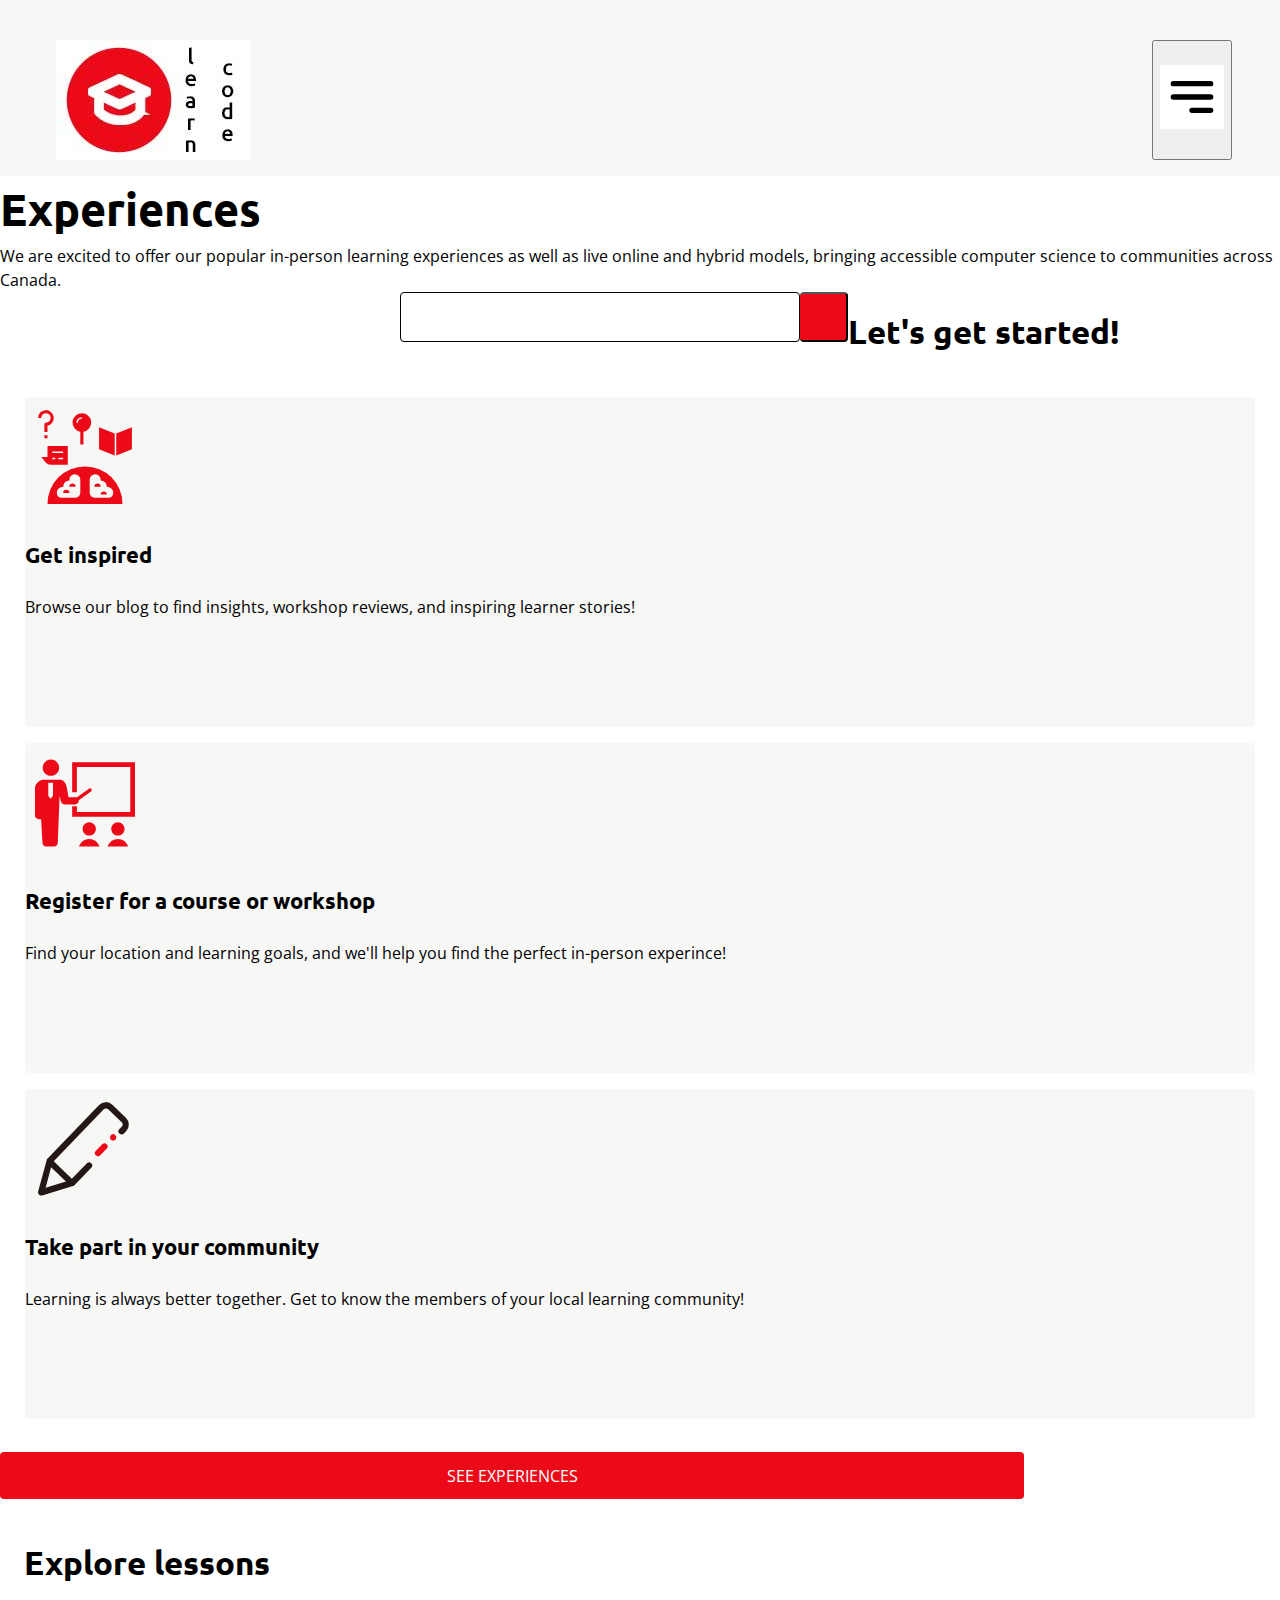
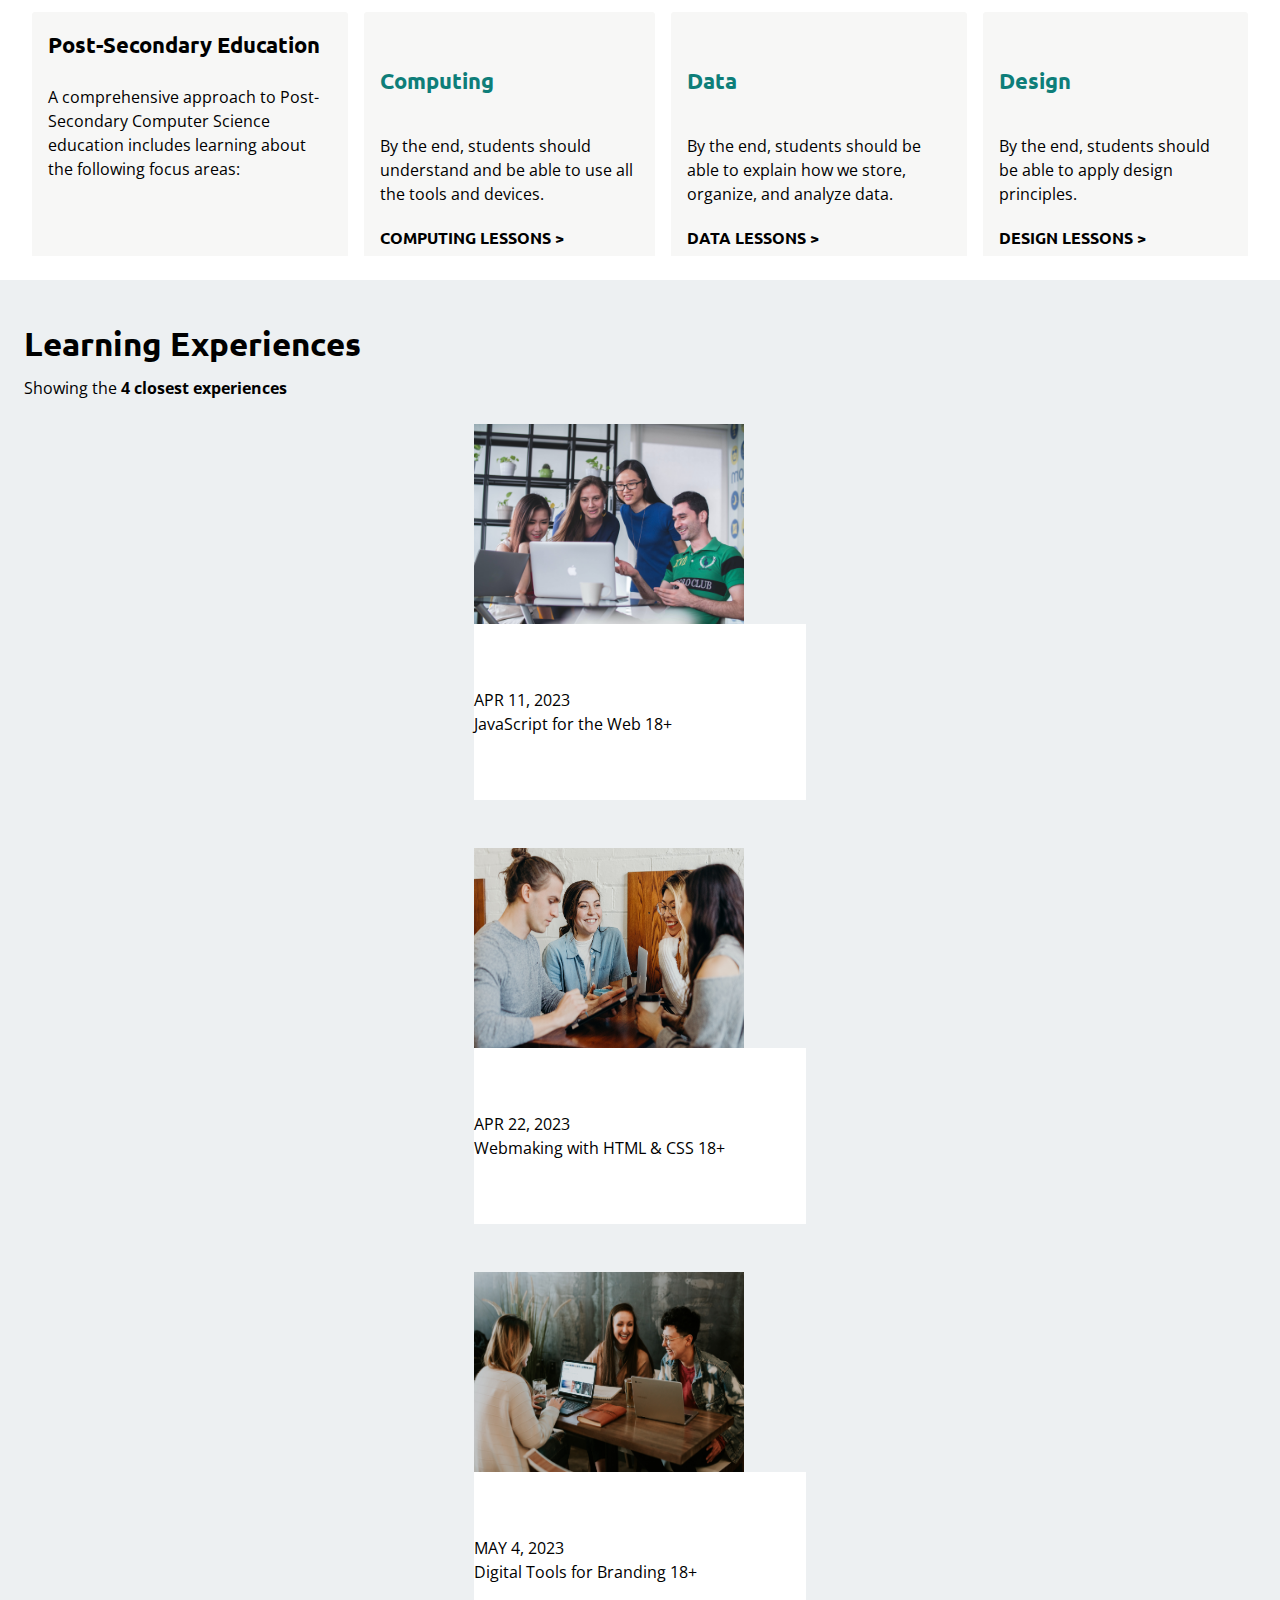
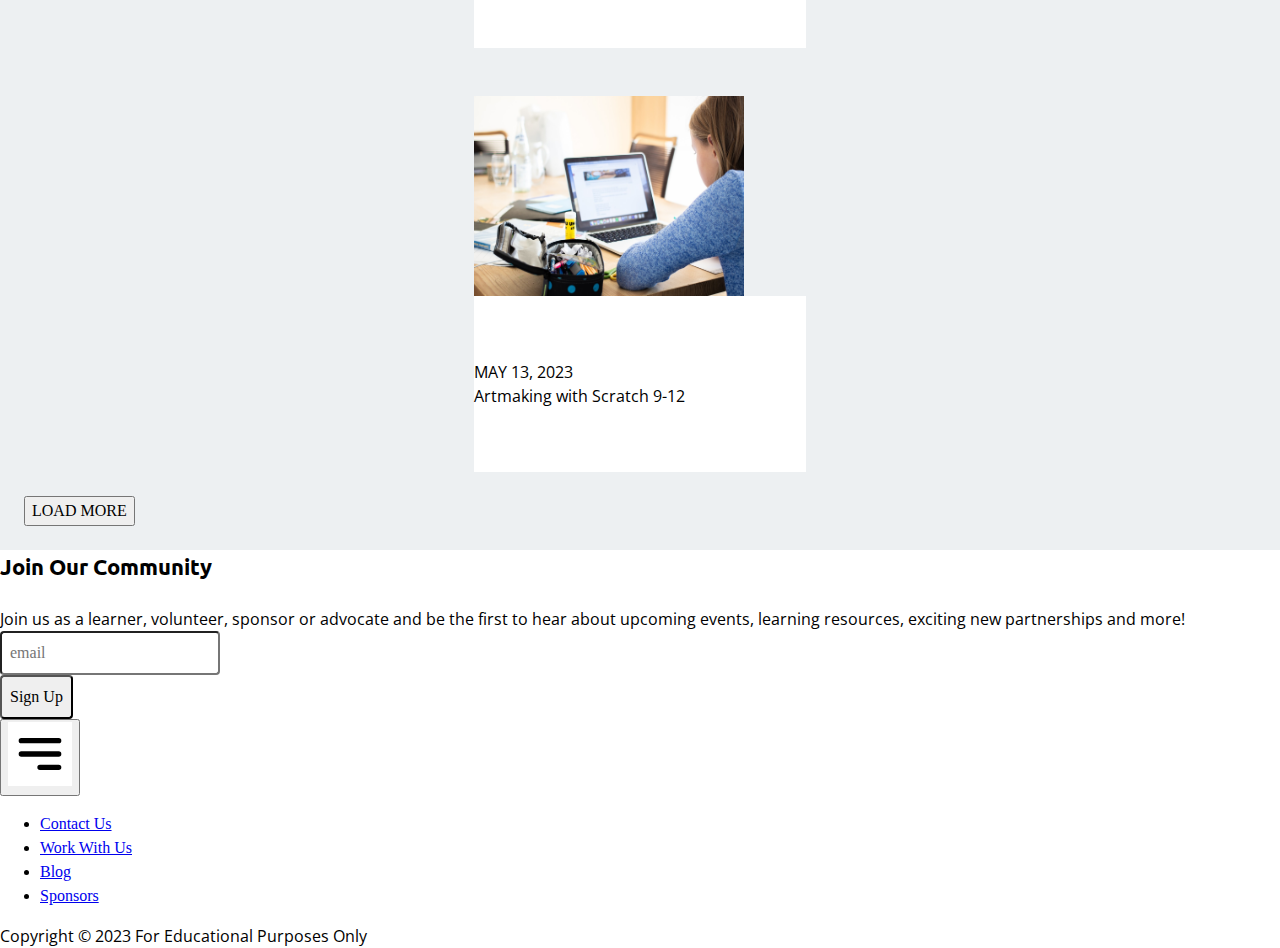
==== commit 17f5bc23: "ok" ====
--- a/index.html
+++ b/index.html
@@ -8,7 +8,8 @@
     <title>Advanced Layout</title>
     <link rel="preconnect" href="https://fonts.googleapis.com">
     <link rel="preconnect" href="https://fonts.gstatic.com" crossorigin>
-    <link href="https://fonts.googleapis.com/css2?family=Open+Sans&family=Source+Sans+Pro&family=Ubuntu&display=swap" rel="stylesheet">
+    <link href="https://fonts.googleapis.com/css2?family=Open+Sans&family=Source+Sans+Pro&family=Ubuntu&display=swap"
+        rel="stylesheet">
     <link rel="stylesheet" href="css/reset.css">
     <link rel="stylesheet" href="css/styles.css">
 </head>
@@ -18,24 +19,24 @@
         <div class="inner-container">
             <div class="flex-container">
                 <img src="img/logo.jpg" alt="Logo of the program">
-            <button class="toggle-btn">
-                <svg viewBox="0 0 24 24">
-                    <path stroke="#000" stroke-linecap="round" stroke-linejoin="round" stroke-width="2"
-                        d="M12 17h7M5 12h14M5 7h14" />
-                </svg>
-            </button>
-        </div>
-
-        <nav>
-            <ul class="menu">
-                <li><a href="#">LEARN</a></li>
-                <li><a href="#">TEACH</a></li>
-                <li><a href="#">VOLUNTEER</a></li>
-                <li><a href="#">ABOUT</a></li>
-                <li><a href="#">BLOG</a></li>
-            </ul>
-        </nav>
-    </div>
+                <button class="toggle-btn">
+                    <svg viewBox="0 0 24 24">
+                        <path stroke="#000" stroke-linecap="round" stroke-linejoin="round" stroke-width="2"
+                            d="M12 17h7M5 12h14M5 7h14" />
+                    </svg>
+                </button>
+            </div>
+
+            <nav>
+                <ul class="menu">
+                    <li><a href="#">LEARN</a></li>
+                    <li><a href="#">TEACH</a></li>
+                    <li><a href="#">VOLUNTEER</a></li>
+                    <li><a href="#">ABOUT</a></li>
+                    <li><a href="#">BLOG</a></li>
+                </ul>
+            </nav>
+        </div>
     </header>
 
     <main>
@@ -44,138 +45,165 @@
             <p>We are excited to offer our popular in-person learning experiences as well as live online and hybrid
                 models, bringing accessible computer science to communities across Canada.</p>
             <div class="search">
-            <form>
-            <input type="search" name="search" placeholder="">
-            <button type="submit"></button>
-        </form>
-    </div>   
-    </section> 
-    <section>
-        <h2>Let's get started!</h2>
-        <div>
-        <div class="icon-card">
-            <div class="flex-card">
-           <svg fill="#ec0a18" data-name="Layer 1" viewBox="0 0 64 64">
-                <path
-                    d="M20 53a2 2 0 00-2 2h4a2 2 0 00-2-2zM24 49a2 2 0 00-2 2h4a2 2 0 00-2-2zM40 49a2 2 0 00-2 2h4a2 2 0 00-2-2z" />
-                <path
-                    d="M8 62h48a24 24 0 00-48 0zm21-7.044A3.044 3.044 0 0125.956 58h-8.933a3.002 3.002 0 01-3.02-2.833A4 4 0 0118.032 51 3.968 3.968 0 0122 47v-.302a3.634 3.634 0 013.312-3.693A3.5 3.5 0 0129 46.5zm6-8.456a3.5 3.5 0 013.688-3.495A3.634 3.634 0 0142 46.698V47a3.968 3.968 0 013.968 4 4 4 0 014.029 4.167A3.002 3.002 0 0146.977 58h-8.933A3.044 3.044 0 0135 54.956z" />
-                <path
-                    d="M46 56a2 2 0 00-4 0zM7 4a3 3 0 010 6 1 1 0 00-1 1v5h2v-4.1A5 5 0 102 7h2a3.003 3.003 0 013-3zM6 18h2v2H6zM51 17l-10-4v14l10 4V17zM52 31l10-4V13l-10 4v14zM6.713 35.392A4.285 4.285 0 0010.06 37H21V25H8v7H4zM18 33.5h-3v-1h3zm-7-5h7v1h-7zm0 4h2v1h-2zM30 4a5.997 5.997 0 00-1 11.91V24h2v-8.09A5.997 5.997 0 0030 4zm0 3.5a2.503 2.503 0 00-2.5 2.5h-1A3.504 3.504 0 0130 6.5z" />
-            </svg>
-            <h3>Get inspired</h3>
-            <p>Browse our blog to find insights, workshop reviews, and inspiring learner stories!</p>
-        </div>
-        <div class="flex-card">
-            <svg viewBox="0 0 512 512">
-                <style>
-                    .st0 {
-                        fill: #ec0a18
-                    }
-                </style>
-                <path
-                    d="M81.44 116.972c23.206 0 42.007-18.817 42.007-42.008 0-23.215-18.801-42.016-42.007-42.016-23.216 0-42.016 18.801-42.016 42.016 0 23.191 18.8 42.008 42.016 42.008zM224.166 245.037c0-.856-.142-1.673-.251-2.498l62.748-45.541c3.942-2.867 4.83-8.411 1.963-12.362a8.897 8.897 0 00-7.17-3.652 8.815 8.815 0 00-5.191 1.689l-62.874 45.636c-2.341-1.068-4.909-1.704-7.65-1.704h-34.178l-8.294-47.222c-4.555-23.811-14.112-42.51-34.468-42.51h-86.3C22.146 136.873 0 159.019 0 179.383v141.203c0 10.178 8.246 18.432 18.424 18.432h12.864l7.005 120.424c0 10.83 8.788 19.61 19.618 19.61h39.228c10.83 0 19.61-8.78 19.61-19.61l9.204-238.53h.463l5.27 23.269c1.744 11.097 11.293 19.28 22.524 19.28h51.534c10.176 0 18.422-8.246 18.422-18.424zm-156.14-26.176v-67.123h24.126v67.123l-12.817 15.118-11.309-15.118z"
-                    class="st0" />
-                <path
-                    d="M190.326 47.47v153.399h24.126V71.595h273.422v230.536H214.452v-29.018h-24.126v53.143H512V47.47zM311.81 388.597c0-18.801-15.235-34.029-34.028-34.029-18.801 0-34.036 15.228-34.036 34.029 0 18.785 15.235 34.028 34.036 34.028 18.792 0 34.028-15.244 34.028-34.028zM277.781 440.853c-24.259 0-44.866 15.919-52.782 38.199h105.565c-7.916-22.281-28.524-38.199-52.783-38.199zM458.573 388.597c0-18.801-15.235-34.029-34.028-34.029-18.801 0-34.036 15.228-34.036 34.029 0 18.785 15.235 34.028 34.036 34.028 18.793 0 34.028-15.244 34.028-34.028zM424.545 440.853c-24.259 0-44.866 15.919-52.783 38.199h105.565c-7.916-22.281-28.523-38.199-52.782-38.199z"
-                    class="st0" />
-            </svg>
-            <h3>Register for a course or workshop</h3>
-            <p>Find your location and learning goals, and we'll help you find the perfect in-person experince!</p>
-        </div>
-        <div class="flex-card">
-            <svg class="icon" viewBox="0 0 1024 1024">
-                <path fill="#231815"
-                    d="M930.56 192L792 58.88A91.84 91.84 0 00723.52 32a96 96 0 00-67.2 29.44l-531.84 553.6a32 32 0 00-5.76 8.96v4.8L32 947.84a32 32 0 0032 40 32 32 0 009.28 0l314.88-96h4.48a32 32 0 008.64-6.08l176.96-184.32a32 32 0 00-46.08-44.16l-155.2 160L192 636.48l512-530.56A32 32 0 01726.4 96a33.92 33.92 0 0122.72 8.96l138.56 133.12a32 32 0 010 45.12L864 306.24A32 32 0 00911.04 352l22.08-23.04A96 96 0 00930.56 192zM108.8 908.48l55.68-210.24L316.8 844.48z" />
-                <path fill="#ec0a18"
-                    d="M688.32 462.72l-66.56 69.12a32 32 0 1046.4 44.16L736 507.2a32 32 0 00-46.08-44.16zm134.4-92.8a32 32 0 00-45.12 0 32 32 0 00-7.04 10.56A32 32 0 00777.6 416a32 32 0 0022.4 9.28 32 32 0 0012.48-2.24 32 32 0 0010.24-7.04 32 32 0 007.04-34.88 38.4 38.4 0 00-7.04-11.2z" />
-            </svg>
-            <h3>Take part in your community</h3>
-            <p>Learning is always better together. Get to know the members of your local learning community!</p>
-        </div>
-    </div>
-    </section>
-</div>
-        <button class="submit-btn"><p>SEE EXPERIENCES</p></button>
+                <form>
+                    <input type="search" name="search" placeholder="">
+                    <button type="submit"></button>
+                </form>
+            </div>
+        </section>
         <section>
+            <h2>Let's get started!</h2>
+            <div>
+                <div class="icon-card">
+                    <div class="flex-card">
+                        <svg fill="#ec0a18" data-name="Layer 1" viewBox="0 0 64 64">
+                            <path
+                                d="M20 53a2 2 0 00-2 2h4a2 2 0 00-2-2zM24 49a2 2 0 00-2 2h4a2 2 0 00-2-2zM40 49a2 2 0 00-2 2h4a2 2 0 00-2-2z" />
+                            <path
+                                d="M8 62h48a24 24 0 00-48 0zm21-7.044A3.044 3.044 0 0125.956 58h-8.933a3.002 3.002 0 01-3.02-2.833A4 4 0 0118.032 51 3.968 3.968 0 0122 47v-.302a3.634 3.634 0 013.312-3.693A3.5 3.5 0 0129 46.5zm6-8.456a3.5 3.5 0 013.688-3.495A3.634 3.634 0 0142 46.698V47a3.968 3.968 0 013.968 4 4 4 0 014.029 4.167A3.002 3.002 0 0146.977 58h-8.933A3.044 3.044 0 0135 54.956z" />
+                            <path
+                                d="M46 56a2 2 0 00-4 0zM7 4a3 3 0 010 6 1 1 0 00-1 1v5h2v-4.1A5 5 0 102 7h2a3.003 3.003 0 013-3zM6 18h2v2H6zM51 17l-10-4v14l10 4V17zM52 31l10-4V13l-10 4v14zM6.713 35.392A4.285 4.285 0 0010.06 37H21V25H8v7H4zM18 33.5h-3v-1h3zm-7-5h7v1h-7zm0 4h2v1h-2zM30 4a5.997 5.997 0 00-1 11.91V24h2v-8.09A5.997 5.997 0 0030 4zm0 3.5a2.503 2.503 0 00-2.5 2.5h-1A3.504 3.504 0 0130 6.5z" />
+                        </svg>
+                        <h3>Get inspired</h3>
+                        <p>Browse our blog to find insights, workshop reviews, and inspiring learner stories!</p>
+                    </div>
+                    <div class="flex-card">
+                        <svg viewBox="0 0 512 512">
+                            <style>
+                                .st0 {
+                                    fill: #ec0a18
+                                }
+                            </style>
+                            <path
+                                d="M81.44 116.972c23.206 0 42.007-18.817 42.007-42.008 0-23.215-18.801-42.016-42.007-42.016-23.216 0-42.016 18.801-42.016 42.016 0 23.191 18.8 42.008 42.016 42.008zM224.166 245.037c0-.856-.142-1.673-.251-2.498l62.748-45.541c3.942-2.867 4.83-8.411 1.963-12.362a8.897 8.897 0 00-7.17-3.652 8.815 8.815 0 00-5.191 1.689l-62.874 45.636c-2.341-1.068-4.909-1.704-7.65-1.704h-34.178l-8.294-47.222c-4.555-23.811-14.112-42.51-34.468-42.51h-86.3C22.146 136.873 0 159.019 0 179.383v141.203c0 10.178 8.246 18.432 18.424 18.432h12.864l7.005 120.424c0 10.83 8.788 19.61 19.618 19.61h39.228c10.83 0 19.61-8.78 19.61-19.61l9.204-238.53h.463l5.27 23.269c1.744 11.097 11.293 19.28 22.524 19.28h51.534c10.176 0 18.422-8.246 18.422-18.424zm-156.14-26.176v-67.123h24.126v67.123l-12.817 15.118-11.309-15.118z"
+                                class="st0" />
+                            <path
+                                d="M190.326 47.47v153.399h24.126V71.595h273.422v230.536H214.452v-29.018h-24.126v53.143H512V47.47zM311.81 388.597c0-18.801-15.235-34.029-34.028-34.029-18.801 0-34.036 15.228-34.036 34.029 0 18.785 15.235 34.028 34.036 34.028 18.792 0 34.028-15.244 34.028-34.028zM277.781 440.853c-24.259 0-44.866 15.919-52.782 38.199h105.565c-7.916-22.281-28.524-38.199-52.783-38.199zM458.573 388.597c0-18.801-15.235-34.029-34.028-34.029-18.801 0-34.036 15.228-34.036 34.029 0 18.785 15.235 34.028 34.036 34.028 18.793 0 34.028-15.244 34.028-34.028zM424.545 440.853c-24.259 0-44.866 15.919-52.783 38.199h105.565c-7.916-22.281-28.523-38.199-52.782-38.199z"
+                                class="st0" />
+                        </svg>
+                        <h3>Register for a course or workshop</h3>
+                        <p>Find your location and learning goals, and we'll help you find the perfect in-person
+                            experince!</p>
+                    </div>
+                    <div class="flex-card">
+                        <svg class="icon" viewBox="0 0 1024 1024">
+                            <path fill="#231815"
+                                d="M930.56 192L792 58.88A91.84 91.84 0 00723.52 32a96 96 0 00-67.2 29.44l-531.84 553.6a32 32 0 00-5.76 8.96v4.8L32 947.84a32 32 0 0032 40 32 32 0 009.28 0l314.88-96h4.48a32 32 0 008.64-6.08l176.96-184.32a32 32 0 00-46.08-44.16l-155.2 160L192 636.48l512-530.56A32 32 0 01726.4 96a33.92 33.92 0 0122.72 8.96l138.56 133.12a32 32 0 010 45.12L864 306.24A32 32 0 00911.04 352l22.08-23.04A96 96 0 00930.56 192zM108.8 908.48l55.68-210.24L316.8 844.48z" />
+                            <path fill="#ec0a18"
+                                d="M688.32 462.72l-66.56 69.12a32 32 0 1046.4 44.16L736 507.2a32 32 0 00-46.08-44.16zm134.4-92.8a32 32 0 00-45.12 0 32 32 0 00-7.04 10.56A32 32 0 00777.6 416a32 32 0 0022.4 9.28 32 32 0 0012.48-2.24 32 32 0 0010.24-7.04 32 32 0 007.04-34.88 38.4 38.4 0 00-7.04-11.2z" />
+                        </svg>
+                        <h3>Take part in your community</h3>
+                        <p>Learning is always better together. Get to know the members of your local learning community!
+                        </p>
+                    </div>
+                </div>
+        </section>
+        </div>
+        <button class="submit-btn">
+            <p>SEE EXPERIENCES</p>
+        </button>
+        <section class="scroll-card">
             <h2>Explore lessons</h2>
             <div>
-            <div class="horizontal-content">
-                <div class="flex-items first">
-                    <h3>Post-Secondary Education</h3>
-                    <p>A comprehensive approach to Post-Secondary Computer Science education includes learning about the
-                        following focus areas:</p>
+                <div class="horizontal-content">
+                    <div class="flex-items one">
+                        <h3>Post-Secondary Education</h3>
+                        <p>A comprehensive approach to Post-Secondary Computer Science education includes learning about
+                            the
+                            following focus areas:</p>
+                    </div>
+                    <div class="flex-items">
+                        <h5>Programming</h5>
+                        <p>By the end, students should be able to create a simple computer program.</p>
+                        <p class="tab">PROGRAMMING LESSONS ></p>
+                    </div>
+                    <div class="flex-items">
+                        <h5>Computing</h5>
+                        <p>By the end, students should understand and be able to use all the tools and devices.</p>
+                        <p class="tab">COMPUTING LESSONS ></p>
+                    </div>
+                    <div class="flex-items">
+                        <h5>Networks</h5>
+                        <p>By the end, students should be able to connect local area networks.</p>
+                        <p class="tab">NETWORKS LESSONS ></p>
+                    </div>
+                    <div class="flex-items">
+                        <h5>Data</h5>
+                        <p>By the end, students should be able to explain how we store, organize, and analyze data.</p>
+                        <p class="tab">DATA LESSONS ></p>
+                    </div>
+                    <div class="flex-items">
+                        <h5>Technology</h5>
+                        <p>By the end, students should be able to explore the ways in which technology has shaped us.
+                        </p>
+                        <p class="tab">TECHNOLOGY LESSONS ></p>
+                    </div>
+                    <div class="flex-items">
+                        <h5>Design</h5>
+                        <p>By the end, students should be able to apply design principles.</p>
+                        <p class="tab">DESIGN LESSONS ></p>
+                    </div>
+                    <div class="flex-items">
+                        <h5>Social Media</h5>
+                        <p>By the end, students should be able to understand the importance of social media in
+                            marketing.
+                        </p>
+                        <p class="tab">SOCIAL MEDIA LESSONS ></p>
+                    </div>
                 </div>
-                <div class="flex-items">
-                    <h5>Programming</h5>
-                    <p>By the end, students should be able to create a simple computer program.</p>
-                    PROGRAMMING LESSONS >
-                </div>
-                <div class="flex-items">
-                    <h5>Computing</h5>
-                    <p>By the end, students should understand and be able to use all the tools and devices.</p>
-                    COMPUTING LESSONS >
-                </div>
-                <div class="flex-items">
-                    <h5>Networks</h5>
-                    <p>By the end, students should be able to connect local area networks.</p>
-                    NETWORKS LESSONS >
-                </div>
-                <div class="flex-items">
-                    <h5>Data</h5>
-                    <p>By the end, students should be able to explain how we store, organize, and analyze data.</p>
-                    DATA LESSONS >
-                </div>
-                <div class="flex-items">
-                    <h5>Technology</h5>
-                    <p>By the end, students should be able to explore the ways in which technology has shaped us.</p>
-                    TECHNOLOGY LESSONS >
-                </div>
-                <div class="flex-items">
-                    <h5>Design</h5>
-                    <p>By the end, students should be able to apply design principles.</p>
-                    DESIGN LESSONS >
-                </div>
-                <div class="flex-items">
-                    <h5>Social Media</h5>
-                    <p>By the end, students should be able to understand the importance of social media in marketing.
-                    </p>
-                    SOCIAL MEDIA LESSONS >
-                </div>
-            </div>
-        </section>
-    </div>
-
-        <section>
-            <h3>Learning Experiences</h3>
-            <p>Showing the 4 closest experiences</p>
-            <div class="card">
-
-                <img src="img/image-2.jpg" alt="Students learning together" width="270" height="200">
-                <p>APR 11, 2023</p>
-                <P>JavaScript for the Web 18+</P>
-
-            </div>
-            <div class="card">
-
-                <img src="img/image-1.jpg" alt="Students having conversation" width="270" height="200">
-                <p>APR 22, 2023</p>
-                <p>Webmaking with HTML & CSS 18+</p>
-            </div>
-            <div class="card">
-
+        </section>
+        </div>
+
+
+        <section class="images-card">
+            <section>
+                <h2>Learning Experiences</h2>
+                <p>Showing the <b>4 closest experiences</b></p>
+            </section>
+            <div>
+                <section class="card">
+
+                    <img src="img/image-2.jpg" alt="Students learning together" width="270" height="200">
+
+                    <div class="card-info">
+                        <p>APR 11, 2023</p>
+                        <P>JavaScript for the Web 18+</P>
+                    </div>
+                </section>
+            </div>
+            <div>
+                <section class="card">
+                    <img src="img/image-1.jpg" alt="Students having conversation" width="270" height="200">
+                    <div class="card-info">
+                        <p>APR 22, 2023</p>
+                        <p>Webmaking with HTML & CSS 18+</p>
+                    </div>
+                </section>
+            </div>
+
+            <div>
+                <section class="card">
                 <img src="img/image-4.jpg" alt="Students in the lounge laughing" width="270" height="200">
+                <div class="card-info">
                 <p>MAY 4, 2023</p>
                 <p>Digital Tools for Branding 18+</p>
             </div>
-            <div class="card">
-
+            </section>
+            </div>
+            <div>
+                <section class="card">
                 <img src="img/image-3.jpg" alt="Student studying in the class" width="270" height="200">
+                <div class="card-info">
                 <p>MAY 13, 2023</p>
                 <p>Artmaking with Scratch 9-12</p>
             </div>
         </section>
+    </div>
+        </div>
         <button>LOAD MORE</button>
+        </section>
+
+
         <section class="newsletter">
             <h3>Join Our Community</h3>
             <p>Join us as a learner, volunteer, sponsor or advocate and be the first to hear about upcoming events,
--- a/css/styles.css
+++ b/css/styles.css
@@ -9,7 +9,7 @@
 
 body {
     background-color: var(--white);
-   /* font-family: 'Open Sans', sans-serif;
+   /*font-family: 'Open Sans', sans-serif;
     font-family: 'Source Sans Pro', sans-serif;
     font-family: 'Ubuntu', sans-serif;*/
     
@@ -24,7 +24,7 @@
 
 .flex-container {
     display: flex;
-    align-items: center;
+    /*align-items: center;*/
     justify-content: space-between;
     padding: 0 2rem;
     margin-top: 1.5rem;
@@ -35,9 +35,7 @@
 /************* *Header* *********/
 
 header {
-    background-color:
-
-  
+    background-color: var(--off-white);
 }
 
 header a {
@@ -111,18 +109,32 @@
     font-family: 'Ubuntu', sans-serif;
     font-size: 22px;
     font-weight: medium;
-    font-color: 
+}
+
+h5 {
+    font-family:'Ubuntu', sans-serif; 
+    font-size: 22px;
+    font-weight: medium;
+    color: var(--dk-green);
 }
 
 p {
     font-family: 'Open Sans', sans-serif;
     font-size: 16px;
-    font-weight:400;
-}
-
-body {
-    padding: 1.5rem;
-}
+    font-weight:normal;
+}
+
+.tab {
+    font-family:'Ubuntu', sans-serif; 
+    font-size: 16px;
+    font-weight: bold;
+    margin-top: 20px;
+
+}
+
+/*body {
+    padding: 1.5rem;
+}*/
 
 
 /************* form ************/
@@ -162,12 +174,6 @@
  }
 
 
-
-   /* display: block;
-    align-items: flex-start;
-    height: calc(200px + 4rem)
- }*/
-
  .icon-card > div {
    
     height: 330px;
@@ -196,7 +202,11 @@
     
 }
 
-.horizontal-content :first-child{
+.scroll-card {
+    padding: 1.5rem;
+}
+
+.flex-items one {
     background-color: var(--dk-green);
     color: #f7f7f6;
    
@@ -205,14 +215,45 @@
 
 
 .horizontal-content {
-    display: flex;
+    display: grid;
+    grid-template-rows: auto auto;
     align-items: center;
+    grid-auto-flow: column;
     overflow: scroll;
     height: 260px;
+   
 }
 
 .horizontal-content > div {
-    flex: 0 0 225px;
+    /*flex: 0 0 225px;*/
     height: 260px;
-}
-
+    background-color: var(--off-white);
+    margin: 1rem 0.5rem;
+    border-radius: 3px;
+    padding: 1rem;
+
+}
+
+.images-card {
+    background-color: var(--lt-grey);
+    padding: 1.5rem;
+}
+
+
+.card{  
+    max-width: 23.75rem;
+    margin: 0 auto;
+    padding: 1.5rem;
+
+}
+
+.card-info {
+    background-color: var(--white);
+    padding: 4rem 0;
+}
+
+
+
+
+
+
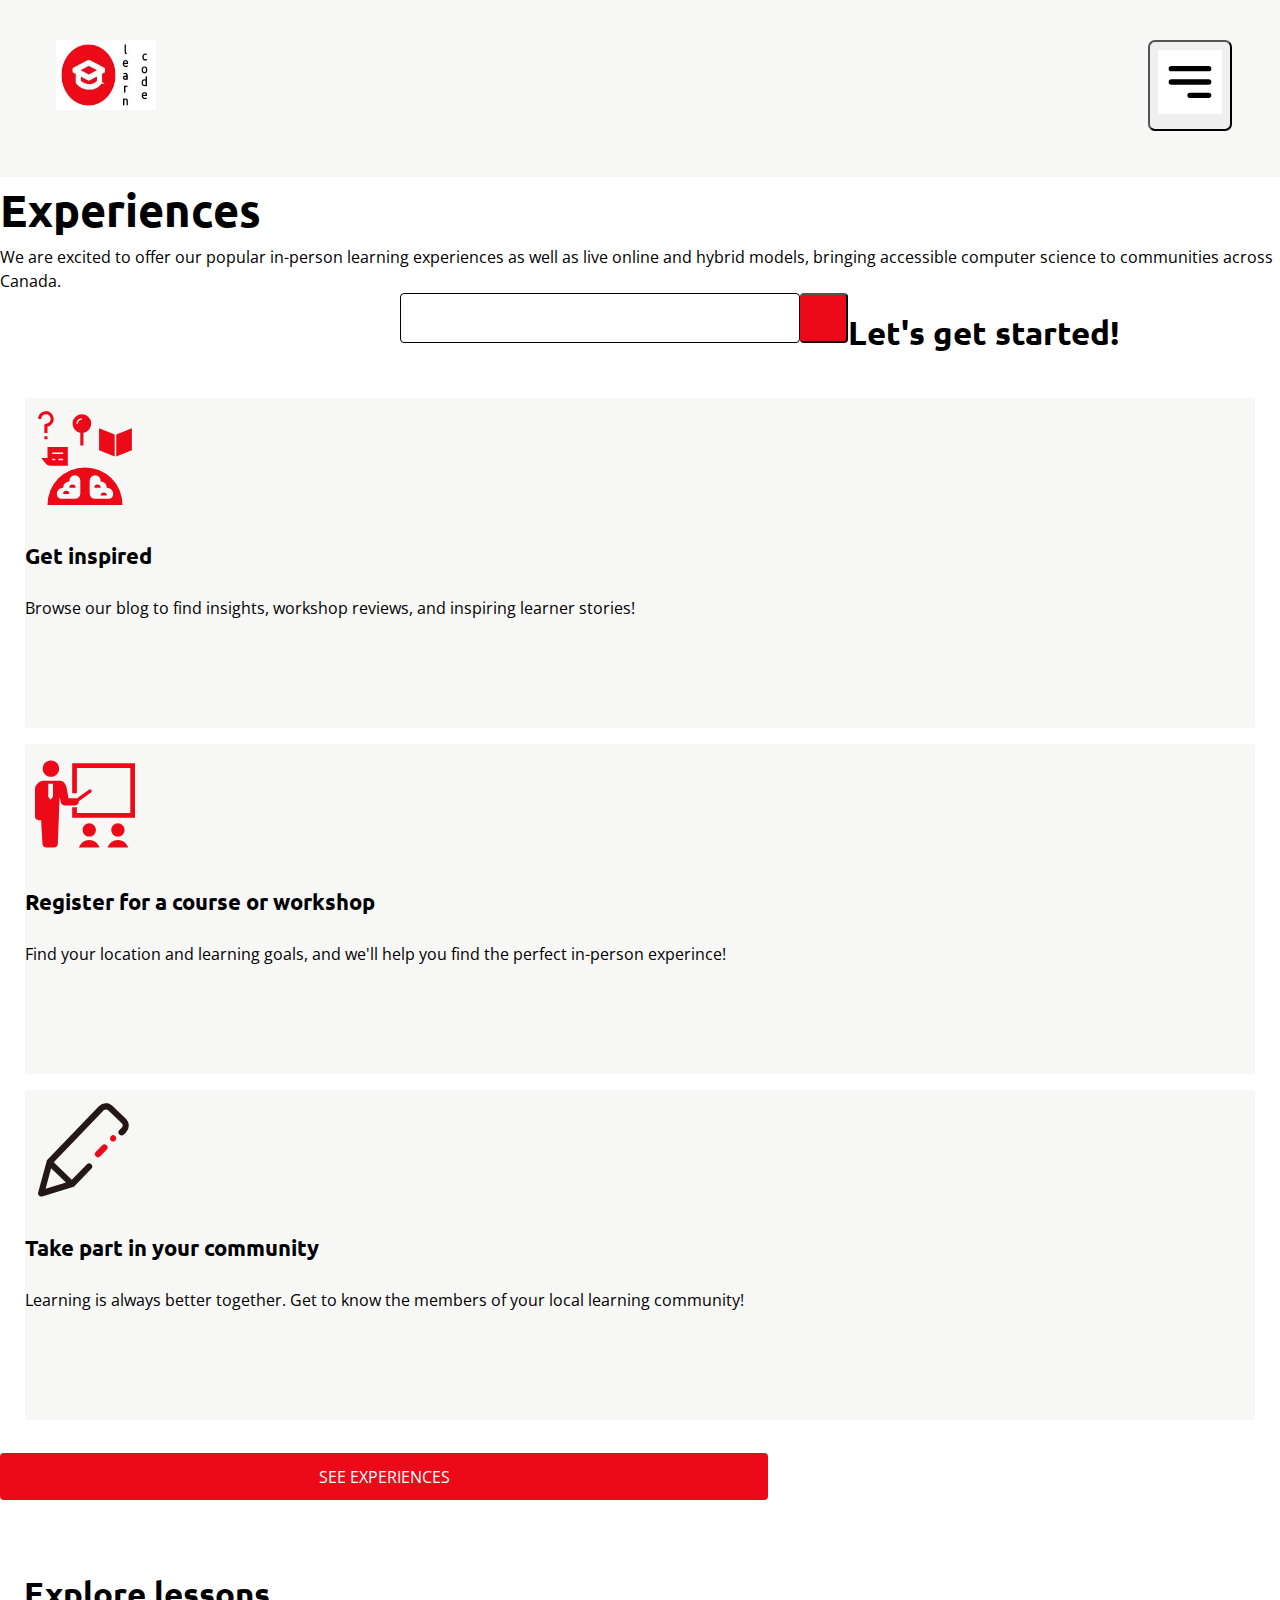
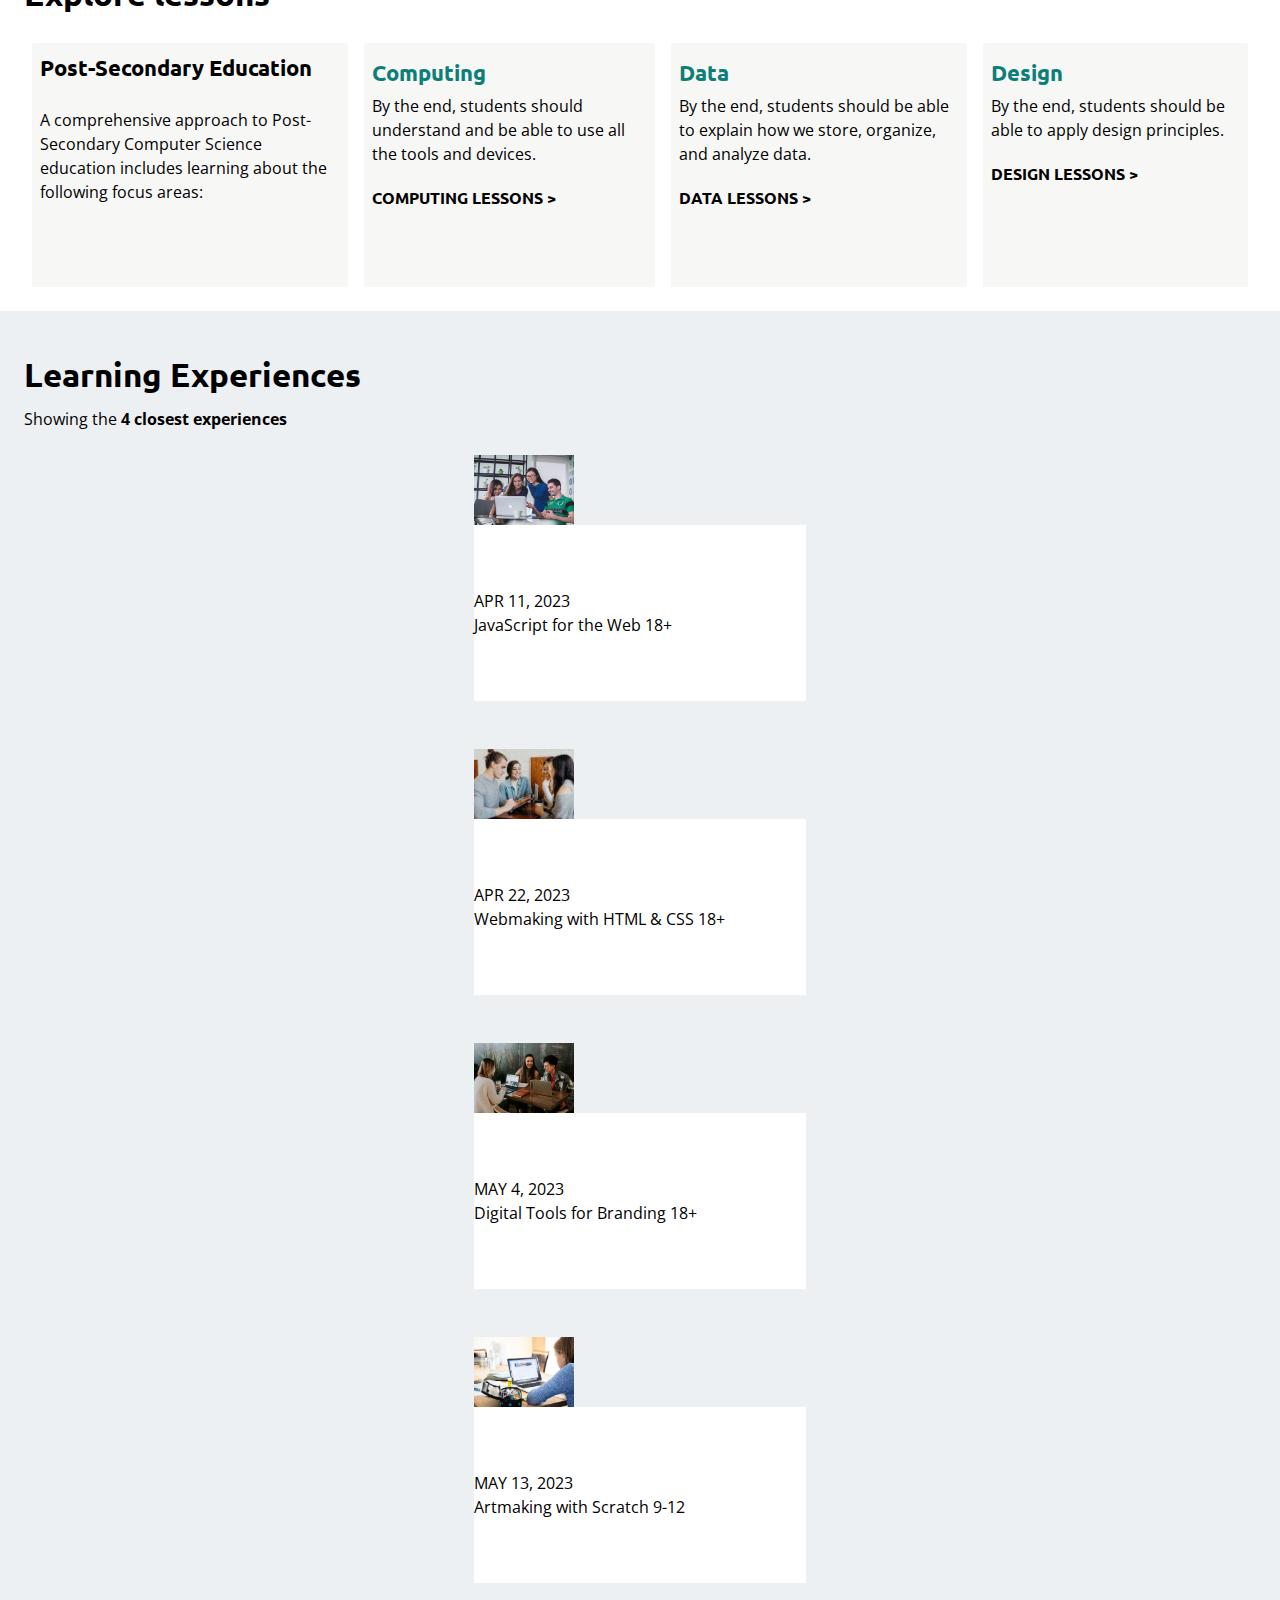
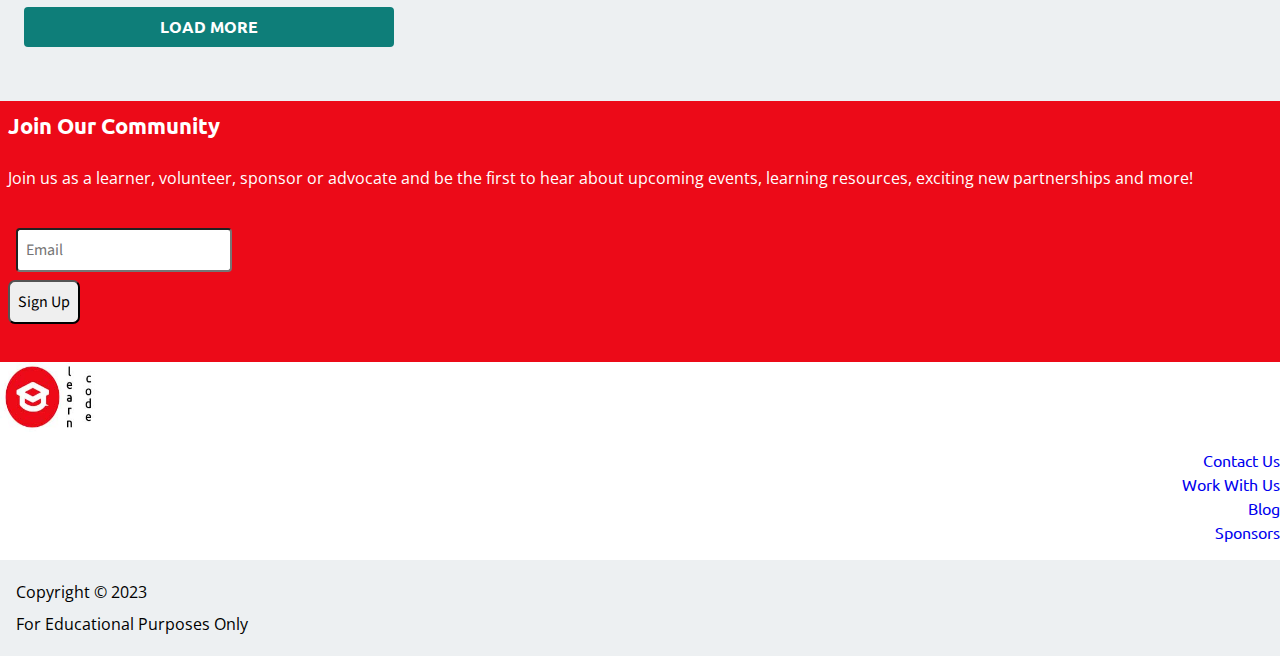
==== commit 4a82946e: "ok" ====
--- a/index.html
+++ b/index.html
@@ -183,24 +183,24 @@
 
             <div>
                 <section class="card">
-                <img src="img/image-4.jpg" alt="Students in the lounge laughing" width="270" height="200">
-                <div class="card-info">
-                <p>MAY 4, 2023</p>
-                <p>Digital Tools for Branding 18+</p>
-            </div>
-            </section>
-            </div>
-            <div>
-                <section class="card">
-                <img src="img/image-3.jpg" alt="Student studying in the class" width="270" height="200">
-                <div class="card-info">
-                <p>MAY 13, 2023</p>
-                <p>Artmaking with Scratch 9-12</p>
-            </div>
-        </section>
-    </div>
-        </div>
-        <button>LOAD MORE</button>
+                    <img src="img/image-4.jpg" alt="Students in the lounge laughing" width="270" height="200">
+                    <div class="card-info">
+                        <p>MAY 4, 2023</p>
+                        <p>Digital Tools for Branding 18+</p>
+                    </div>
+                </section>
+            </div>
+            <div>
+                <section class="card">
+                    <img src="img/image-3.jpg" alt="Student studying in the class" width="270" height="200">
+                    <div class="card-info">
+                        <p>MAY 13, 2023</p>
+                        <p>Artmaking with Scratch 9-12</p>
+                    </div>
+                </section>
+            </div>
+            </div>
+            <button class="green-btn">LOAD MORE</button>
         </section>
 
 
@@ -208,33 +208,35 @@
             <h3>Join Our Community</h3>
             <p>Join us as a learner, volunteer, sponsor or advocate and be the first to hear about upcoming events,
                 learning resources, exciting new partnerships and more!</p>
-            <div>
+            <div class="subscribe-btn">
                 <label class="sr-only" for="email"></label>
-                <input id="email" type="text" placeholder="email" required>
-            </div>
-            <div>
-                <input type="submit" value="Sign Up">
+                <input id="email" type="text" placeholder="Email" required>
+            </div>
+            <div>
+                <button type="submit" class="signupbtn">Sign Up</button>
             </div>
         </section>
     </main>
 
     <footer>
-        <div>
-            <button class="toggle-btn">
-                <svg viewBox="0 0 24 24">
-                    <path stroke="#000" stroke-linecap="round" stroke-linejoin="round" stroke-width="2"
-                        d="M12 17h7M5 12h14M5 7h14" />
-                </svg>
-            </button>
-            <ul>
-                <li><a href="#">Contact Us</a></li>
-                <li><a href="#">Work With Us</a></li>
-                <li><a href="#">Blog</a></li>
-                <li><a href="#">Sponsors</a></li>
-            </ul>
-        </div>
-        <div>
-            <p>Copyright © 2023 For Educational Purposes Only</p>
+        <section class="footer-list">
+            <div>
+                <img src="img/logo.jpg" alt="Logo of the program" size="30%">
+            </div>
+            <div>
+                <ul class="menu-list">
+                    <li><a href="#">Contact Us</a></li>
+                    <li><a href="#">Work With Us</a></li>
+                    <li><a href="#">Blog</a></li>
+                    <li><a href="#">Sponsors</a></li>
+                </ul>
+            </div>
+        </section>
+        <div class="disclaimer">
+            <p class="bottom-info">
+            Copyright © 2023<br>
+            For Educational Purposes Only
+        </p>
         </div>
     </footer>
 
--- a/css/styles.css
+++ b/css/styles.css
@@ -9,6 +9,7 @@
 
 body {
     background-color: var(--white);
+
    /*font-family: 'Open Sans', sans-serif;
     font-family: 'Source Sans Pro', sans-serif;
     font-family: 'Ubuntu', sans-serif;*/
@@ -74,6 +75,10 @@
 
 }
 
+img {
+    width: 100px;
+    height: 70px;
+}
 
 
 .toggle-btn svg {
@@ -116,6 +121,8 @@
     font-size: 22px;
     font-weight: medium;
     color: var(--dk-green);
+    margin-top: 5px;
+    margin-bottom: 5px;
 }
 
 p {
@@ -197,7 +204,7 @@
     background-color: #ec0a18;
     color: #ffffff;
     border: none;
-    width: 80%;
+    width: 60%;
     height: 47px;
     
 }
@@ -221,6 +228,7 @@
     grid-auto-flow: column;
     overflow: scroll;
     height: 260px;
+    
    
 }
 
@@ -230,7 +238,7 @@
     background-color: var(--off-white);
     margin: 1rem 0.5rem;
     border-radius: 3px;
-    padding: 1rem;
+    padding: 0.5rem;
 
 }
 
@@ -252,8 +260,87 @@
     padding: 4rem 0;
 }
 
-
-
-
-
-
+.green-btn {
+    font-family: 'Ubuntu', sans-serif;
+    font-size: 16px;
+    font-weight: bold;
+    background-color: var(--dk-green);
+    border-radius: 4px;
+    color: var(--white);
+    border: none;
+    width: 30%;
+    padding: 0.5rem;
+}
+
+.newsletter {
+    background-color: var(--red);
+    color: var(--white);
+    padding: 0.5rem;
+}
+
+.subscribe-btn {
+    
+    font-family: 'Source Sans Pro', sans-serif;
+    font-size: 16px;
+    border-radius: 7px;
+    padding: 0.5rem;
+    margin-top: 30px;
+    
+    
+}
+
+button {
+    border-radius: 7px;
+    font-family: 'Source Sans Pro', sans-serif;
+    padding: 0.5rem;
+    margin-bottom: 30px;
+}
+
+
+  
+.subscribe-btn:hover
+.button:active {
+    cursor: pointer;
+}
+
+/*********** Footer *********/
+
+
+.footer-list {
+    background-color: var(--white);
+}
+
+
+.menu-list li {
+    font-family:'Ubuntu', sans-serif;
+    font-size: medium;
+    list-style: none;
+    text-decoration: none;
+    text-align: right;
+    color: black;
+
+  
+}
+
+.menu-list a {
+    text-decoration: none;
+    
+}
+
+.disclaimer {
+    background-color: var(--lt-grey);
+    padding-left: 1rem;
+    padding-top: 1rem;
+    padding-bottom: 1rem;
+}
+
+p.bottom-info {
+    line-height: 2rem;
+}
+
+
+
+
+
+
+
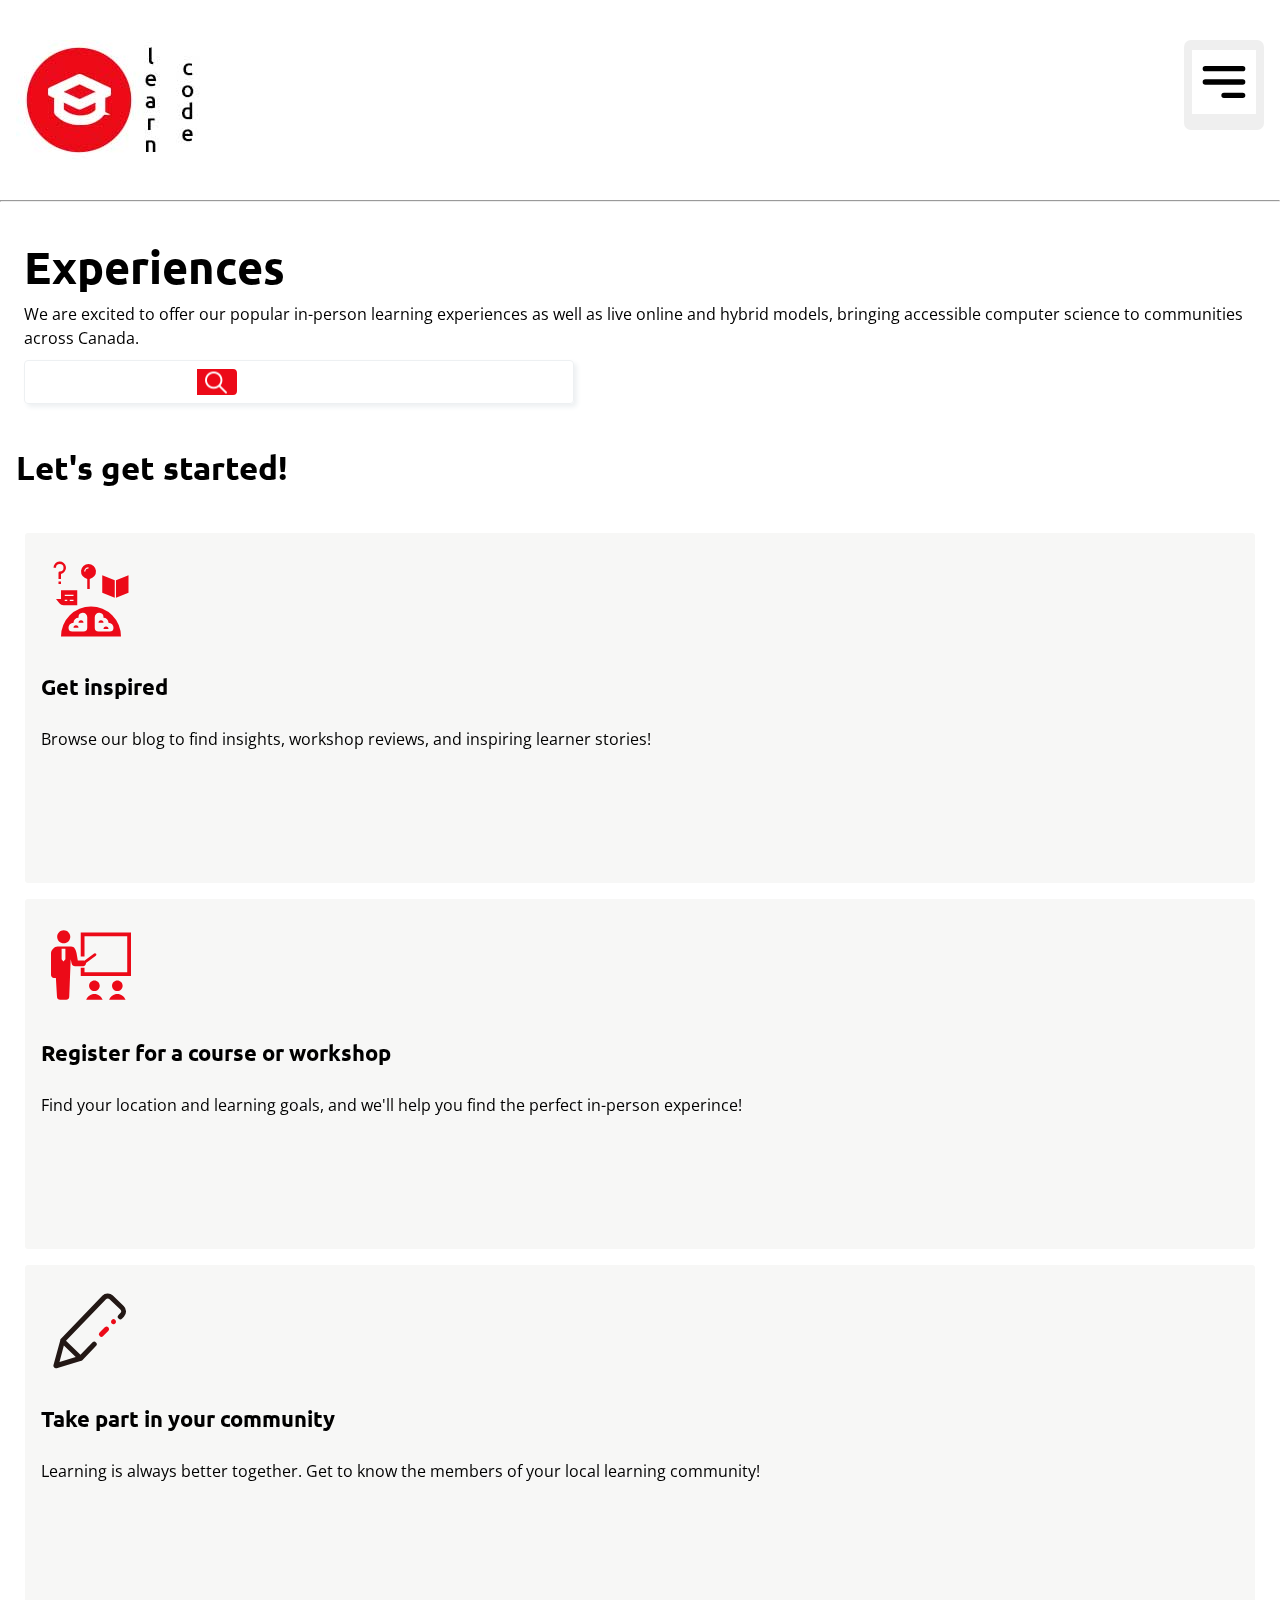
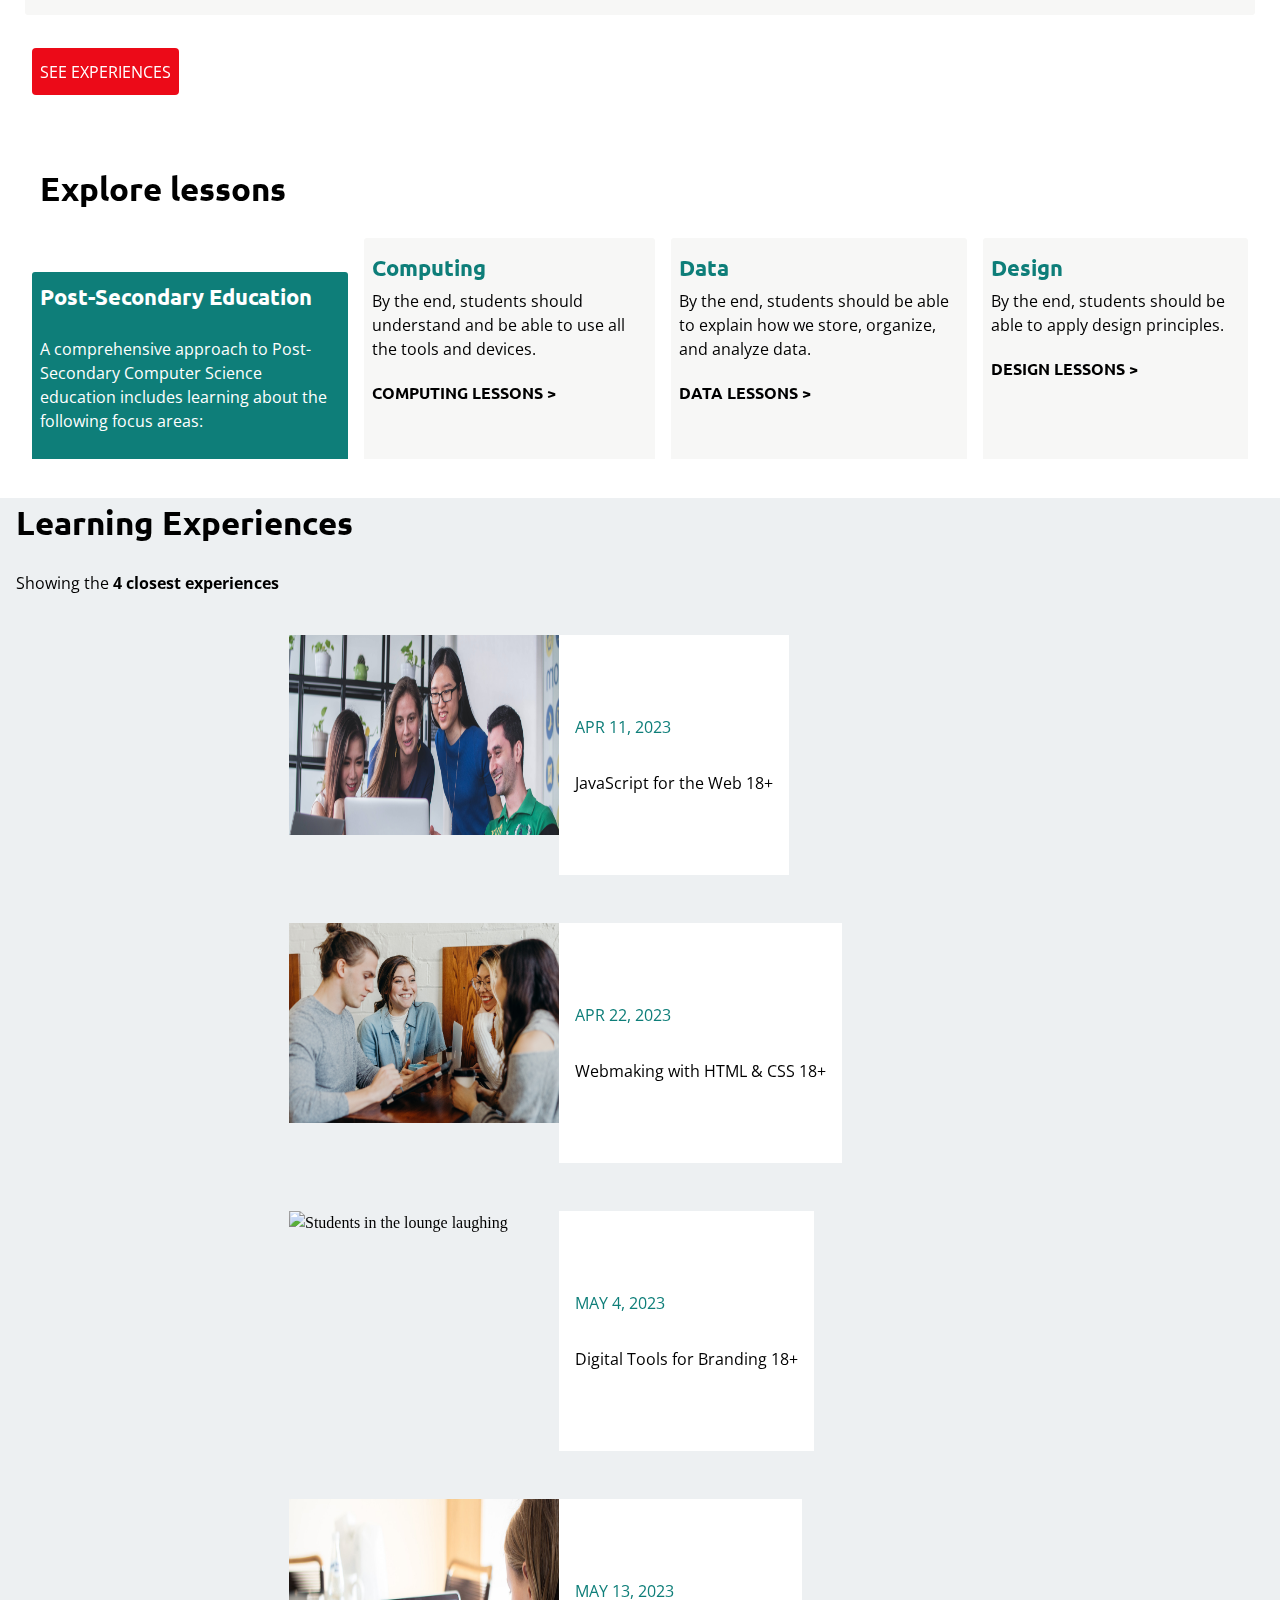
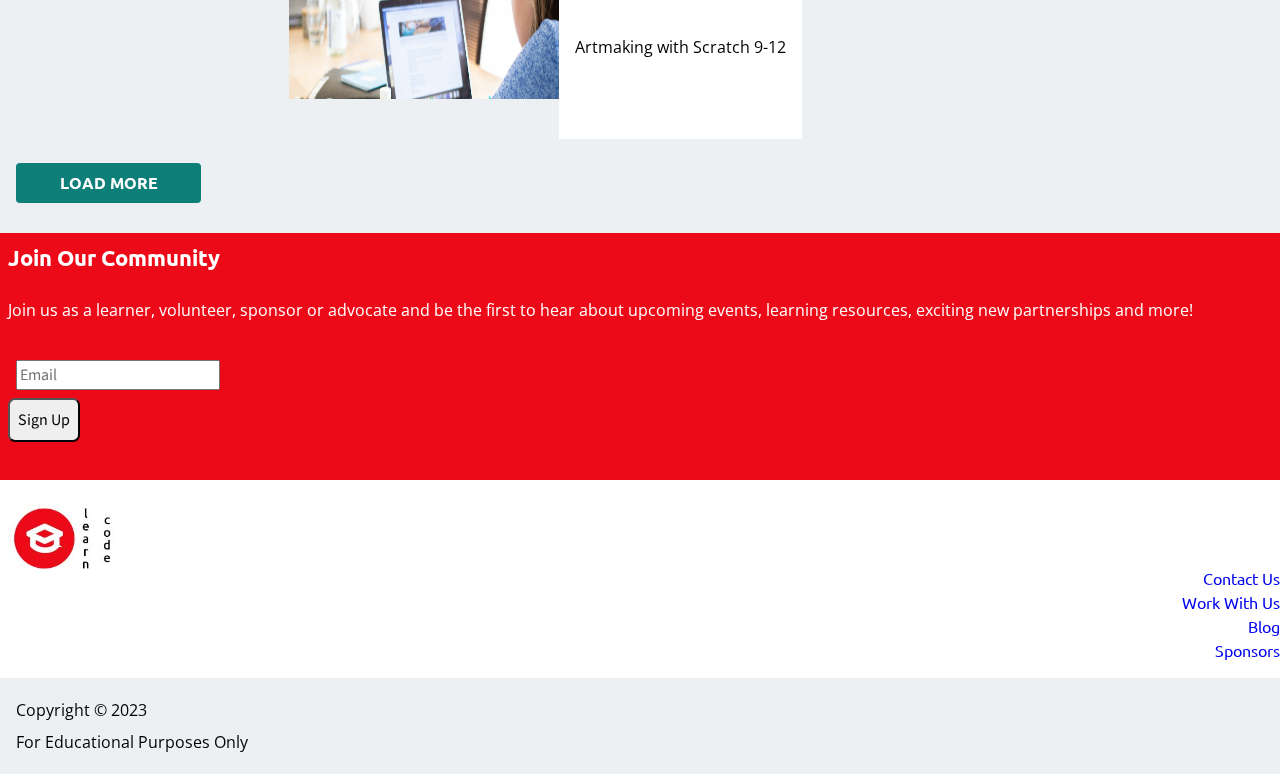
==== commit 72c6d628: "ok" ====
--- a/index.html
+++ b/index.html
@@ -16,40 +16,43 @@
 
 <body>
     <header>
-        <div class="inner-container">
-            <div class="flex-container">
-                <img src="img/logo.jpg" alt="Logo of the program">
-                <button class="toggle-btn">
-                    <svg viewBox="0 0 24 24">
-                        <path stroke="#000" stroke-linecap="round" stroke-linejoin="round" stroke-width="2"
-                            d="M12 17h7M5 12h14M5 7h14" />
-                    </svg>
-                </button>
-            </div>
-
-            <nav>
-                <ul class="menu">
-                    <li><a href="#">LEARN</a></li>
-                    <li><a href="#">TEACH</a></li>
-                    <li><a href="#">VOLUNTEER</a></li>
-                    <li><a href="#">ABOUT</a></li>
-                    <li><a href="#">BLOG</a></li>
-                </ul>
-            </nav>
+        <div class="inner-container flex-container">
+
+            <img src="img/logo.jpg" alt="Logo of the program">
+            <button class="toggle-btn">
+                <svg fill="none" viewBox="0 0 24 24">
+                    <path stroke="#000" stroke-linecap="round" stroke-linejoin="round" stroke-width="2"
+                        d="M12 17h7M5 12h14M5 7h14" />
+                </svg>
+            </button>
+        </div>
+
+        <nav>
+            <ul class="menu">
+                <li><a href="#">LEARN</a></li>
+                <li><a href="#">TEACH</a></li>
+                <li><a href="/index1.html">VOLUNTEER</a></li>
+                <li><a href="#">ABOUT</a></li>
+                <li><a href="#">BLOG</a></li>
+            </ul>
+        </nav>
         </div>
     </header>
+    <hr>
 
     <main>
-        <section>
+        <section class="banner">
             <h1>Experiences</h1>
             <p>We are excited to offer our popular in-person learning experiences as well as live online and hybrid
                 models, bringing accessible computer science to communities across Canada.</p>
-            <div class="search">
-                <form>
-                    <input type="search" name="search" placeholder="">
-                    <button type="submit"></button>
-                </form>
-            </div>
+
+            <form action="#" method="get" name="search" role="search">
+                <label class="sr-only" for="search">Search Bar</label>
+                <input id="search" type="text" placeholder="">
+
+            </form>
+
+
         </section>
         <section>
             <h2>Let's get started!</h2>
@@ -106,7 +109,7 @@
             <h2>Explore lessons</h2>
             <div>
                 <div class="horizontal-content">
-                    <div class="flex-items one">
+                    <div class="flex-items-one">
                         <h3>Post-Secondary Education</h3>
                         <p>A comprehensive approach to Post-Secondary Computer Science education includes learning about
                             the
@@ -162,9 +165,10 @@
             </section>
             <div>
                 <section class="card">
-
-                    <img src="img/image-2.jpg" alt="Students learning together" width="270" height="200">
-
+                    <picture>
+                        <source srcset="img/image-2-cropped.jpg" media="(min-width: 750px)">
+                        <img src="img/image-2.jpg" alt="Students learning together" width="270" height="200">
+                    </picture>
                     <div class="card-info">
                         <p>APR 11, 2023</p>
                         <P>JavaScript for the Web 18+</P>
@@ -173,7 +177,10 @@
             </div>
             <div>
                 <section class="card">
-                    <img src="img/image-1.jpg" alt="Students having conversation" width="270" height="200">
+                    <picture>
+                        <source srcset="img/image-1-cropped.jpg" media="(min-width=750px)">
+                        <img src="img/image-1.jpg" alt="Students having conversation" width="270" height="200">
+                    </picture>
                     <div class="card-info">
                         <p>APR 22, 2023</p>
                         <p>Webmaking with HTML & CSS 18+</p>
@@ -183,7 +190,10 @@
 
             <div>
                 <section class="card">
-                    <img src="img/image-4.jpg" alt="Students in the lounge laughing" width="270" height="200">
+                    <picture>
+                        <source srcset="img/image-4-cropped.jpg" media="(min-width:750px)">
+                        <img src="img/image-4.jpg" alt="Students in the lounge laughing" width="270" height="200">
+                    </picture>
                     <div class="card-info">
                         <p>MAY 4, 2023</p>
                         <p>Digital Tools for Branding 18+</p>
@@ -192,7 +202,10 @@
             </div>
             <div>
                 <section class="card">
+                    <picture>
+                    <source srcset="img/image-3-cropped.jpg" media="(min-width:750px)">
                     <img src="img/image-3.jpg" alt="Student studying in the class" width="270" height="200">
+                    </picture>
                     <div class="card-info">
                         <p>MAY 13, 2023</p>
                         <p>Artmaking with Scratch 9-12</p>
@@ -220,9 +233,12 @@
 
     <footer>
         <section class="footer-list">
-            <div>
-                <img src="img/logo.jpg" alt="Logo of the program" size="30%">
-            </div>
+            <div class="footer-img">
+                <a href="index.html">
+                    <img src="img/logo.jpg" alt="Logo of the program" size="30%"></a>
+
+            </div>
+
             <div>
                 <ul class="menu-list">
                     <li><a href="#">Contact Us</a></li>
@@ -234,9 +250,9 @@
         </section>
         <div class="disclaimer">
             <p class="bottom-info">
-            Copyright © 2023<br>
-            For Educational Purposes Only
-        </p>
+                Copyright © 2023<br>
+                For Educational Purposes Only
+            </p>
         </div>
     </footer>
 
--- a/css/styles.css
+++ b/css/styles.css
@@ -5,10 +5,12 @@
     --off-white: #f7f7f6;
     --white: #ffffff;
     --lt-grey: #edf0f2;
+    --black: #000000;
 }
 
 body {
     background-color: var(--white);
+    margin: auto;
 
    /*font-family: 'Open Sans', sans-serif;
     font-family: 'Source Sans Pro', sans-serif;
@@ -18,9 +20,8 @@
 
 .inner-container {
     padding: 1rem;
-    margin-left: 0.5rem;
-
-    
+    display:flex;
+   
 }
 
 .flex-container {
@@ -29,6 +30,7 @@
     justify-content: space-between;
     padding: 0 2rem;
     margin-top: 1.5rem;
+    margin-bottom: 1.5rem;
 }
 
 
@@ -36,7 +38,7 @@
 /************* *Header* *********/
 
 header {
-    background-color: var(--off-white);
+    background-color: var(--white);
 }
 
 header a {
@@ -75,11 +77,16 @@
 
 }
 
-img {
+header .img {
     width: 100px;
-    height: 70px;
-}
-
+    height: 60px;
+
+}
+
+.toggle-btn {
+    border: none;
+    padding:none;
+}
 
 .toggle-btn svg {
     width: 4rem;
@@ -88,6 +95,7 @@
 
 }
 
+/************** Typhography ***************/
 h1 {
     font-family: 'Ubuntu', sans-serif;
     font-size: 45px;
@@ -99,6 +107,7 @@
     font-size: 33px;
     font-weight: bold;
     padding: 0 0 0.5rem;
+    padding-left: 1rem;
     margin-top: 15px;
     
 }
@@ -139,20 +148,54 @@
 
 }
 
+/****************** main ***************/
+
+.banner {
+    padding: 1.5rem;
+}
+
 /*body {
     padding: 1.5rem;
 }*/
 
 
 /************* form ************/
-
-input {
-    padding: 0.5rem;
+ form {
+    border: 1px solid var(--black);
     border-radius: 4px;
-}
-
- .search input[type="search"] {
-    width: 100%;
+    margin-top: 10px;
+    max-width : 550px
+}
+
+input[id="search"] {
+    background-image: url(../img/submit.gif);
+    background-repeat: no-repeat;
+    background-position:  right;
+   border-radius: 4px;
+    border: none;     
+}
+
+
+.sr-only {
+    position: absolute;
+    left: -10000px;
+    top: auto;
+    width: 1px;
+    height: 1px;
+    overflow: hidden;
+    }
+
+/*.search-container {
+    float: left;
+}
+
+ .search-container input[type="text"] {
+    padding: 0.5rem;
+    border-radius: 6px;
+    margin-top: 8px;
+    border: 1 px solid black;
+    float: left;
+    /*width: 100%;
     float: left;
     padding: 12px;
     border: 1px solid black;
@@ -161,19 +204,16 @@
     margin-left: 400px;
  }
 
- .search button {
+ .search-container button {
     background-image: url(../img/search-svgrepo-com.svg);
     background-repeat: no-repeat;
     background-size: 35px 35px;
     width: 3%;
-    float: left;
-    padding: 23px;
-    background-color: #ec0a18;
-    color: white;
-    border-left: none;
-    border-radius: 4px;
-    background-position: left 5px center;
- }
+    padding: 6px 10px;
+    float: right;
+ }*/
+    
+
 
  .icon-card {
     padding: 1rem;
@@ -183,14 +223,15 @@
 
  .icon-card > div {
    
-    height: 330px;
+    height: 350px;
     background-color: var(--off-white);
     margin: 1rem 0.5rem;
     border-radius: 3px;
+    padding: 1rem;
  }
 
 .icon-card svg {
-    width: 100px;
+    width: 80px;
     padding: 0 0 1.5rem;
     margin-top: 10px;
     margin-left: 10px;
@@ -204,36 +245,45 @@
     background-color: #ec0a18;
     color: #ffffff;
     border: none;
-    width: 60%;
+    max-width: 266px;
     height: 47px;
-    
+    margin-left: 2rem;
+    
+}
+
+.submit-btn a:hover,
+.submit-btn :active {
+    background-color: #f7f7f6;
+    border-radius: 6px;
 }
 
 .scroll-card {
     padding: 1.5rem;
 }
 
-.flex-items one {
+ .horizontal-content > .flex-items-one {
     background-color: var(--dk-green);
-    color: #f7f7f6;
-   
-
+    color: var(--white);
+    position: sticky;
+    top: 50px;
+    z-index: -1;
 }
 
 
 .horizontal-content {
     display: grid;
     grid-template-rows: auto auto;
+    grid-template-columns: repeat(6, calc(50%-40px));
     align-items: center;
     grid-auto-flow: column;
     overflow: scroll;
-    height: 260px;
+    height: calc(205px + 2rem);
     
    
 }
 
 .horizontal-content > div {
-    /*flex: 0 0 225px;*/
+    
     height: 260px;
     background-color: var(--off-white);
     margin: 1rem 0.5rem;
@@ -242,14 +292,22 @@
 
 }
 
+/*.caption {
+    margin-left: 0.5rem;
+}*/
+
 .images-card {
     background-color: var(--lt-grey);
-    padding: 1.5rem;
+   
+}
+
+.images-card p {
+    padding: 1rem;
 }
 
 
 .card{  
-    max-width: 23.75rem;
+    max-width: 23rem;
     margin: 0 auto;
     padding: 1.5rem;
 
@@ -258,6 +316,10 @@
 .card-info {
     background-color: var(--white);
     padding: 4rem 0;
+}
+
+.card-info :first-of-type {
+    color: var(--dk-green);
 }
 
 .green-btn {
@@ -268,8 +330,9 @@
     border-radius: 4px;
     color: var(--white);
     border: none;
-    width: 30%;
-    padding: 0.5rem;
+    width: 185px;
+    padding: 0.5rem;
+    margin-left: 1rem;
 }
 
 .newsletter {
@@ -282,9 +345,11 @@
     
     font-family: 'Source Sans Pro', sans-serif;
     font-size: 16px;
-    border-radius: 7px;
+    border-radius: 10px;
     padding: 0.5rem;
     margin-top: 30px;
+    border: none;
+    
     
     
 }
@@ -310,6 +375,12 @@
     background-color: var(--white);
 }
 
+.footer-img {
+    width: 120px;
+    height: 70px;
+    padding-top: 1.5rem;
+    padding-left: 0.5rem;
+}
 
 .menu-list li {
     font-family:'Ubuntu', sans-serif;
@@ -318,6 +389,7 @@
     text-decoration: none;
     text-align: right;
     color: black;
+ 
 
   
 }
@@ -338,9 +410,70 @@
     line-height: 2rem;
 }
 
-
-
-
-
-
-
+/************Volunteer Page *************/
+
+body {
+    max-width: auto;
+    margin:auto;
+}
+
+.inner-container {
+    padding: 1rem;
+    display:flex;
+    justify-content: space-between;
+   
+}
+
+.flex-container {
+display: flex;
+justify-content: space-between;
+padding: 1rem;
+margin-top: 1.5rem;
+margin-bottom: 1.5rem;
+}
+
+.flex-box {
+    display: grid;
+    background-color: var(--lt-grey);
+    grid-template-rows: auto auto;
+    grid-auto-flow: column; 
+height: 260px;
+background-color: var(--off-white);
+margin: 1rem 0.5rem;
+border-radius: 3px;
+padding: 0.5rem;
+
+}
+
+.background-img {
+
+    background-image: url(../img/image-5.jpg);
+    background-repeat: no-repeat;
+    background-size: cover;
+    height: 300px;
+    background-attachment: fixed;
+    background-position: bottom center;
+}
+
+ .background-img h2 {
+    color: var(--white);
+}
+
+  form {
+
+    border: 1px solid var(--lt-grey);
+    box-shadow: 3px 3px 5px var(--lt-grey);
+    padding: 0.5rem;
+    border-radius: 4px;
+  }
+
+
+
+@media screen and (min-width: 750px) {
+    .card {
+        display: flex;
+        max-width: 750px;
+    }
+
+
+
